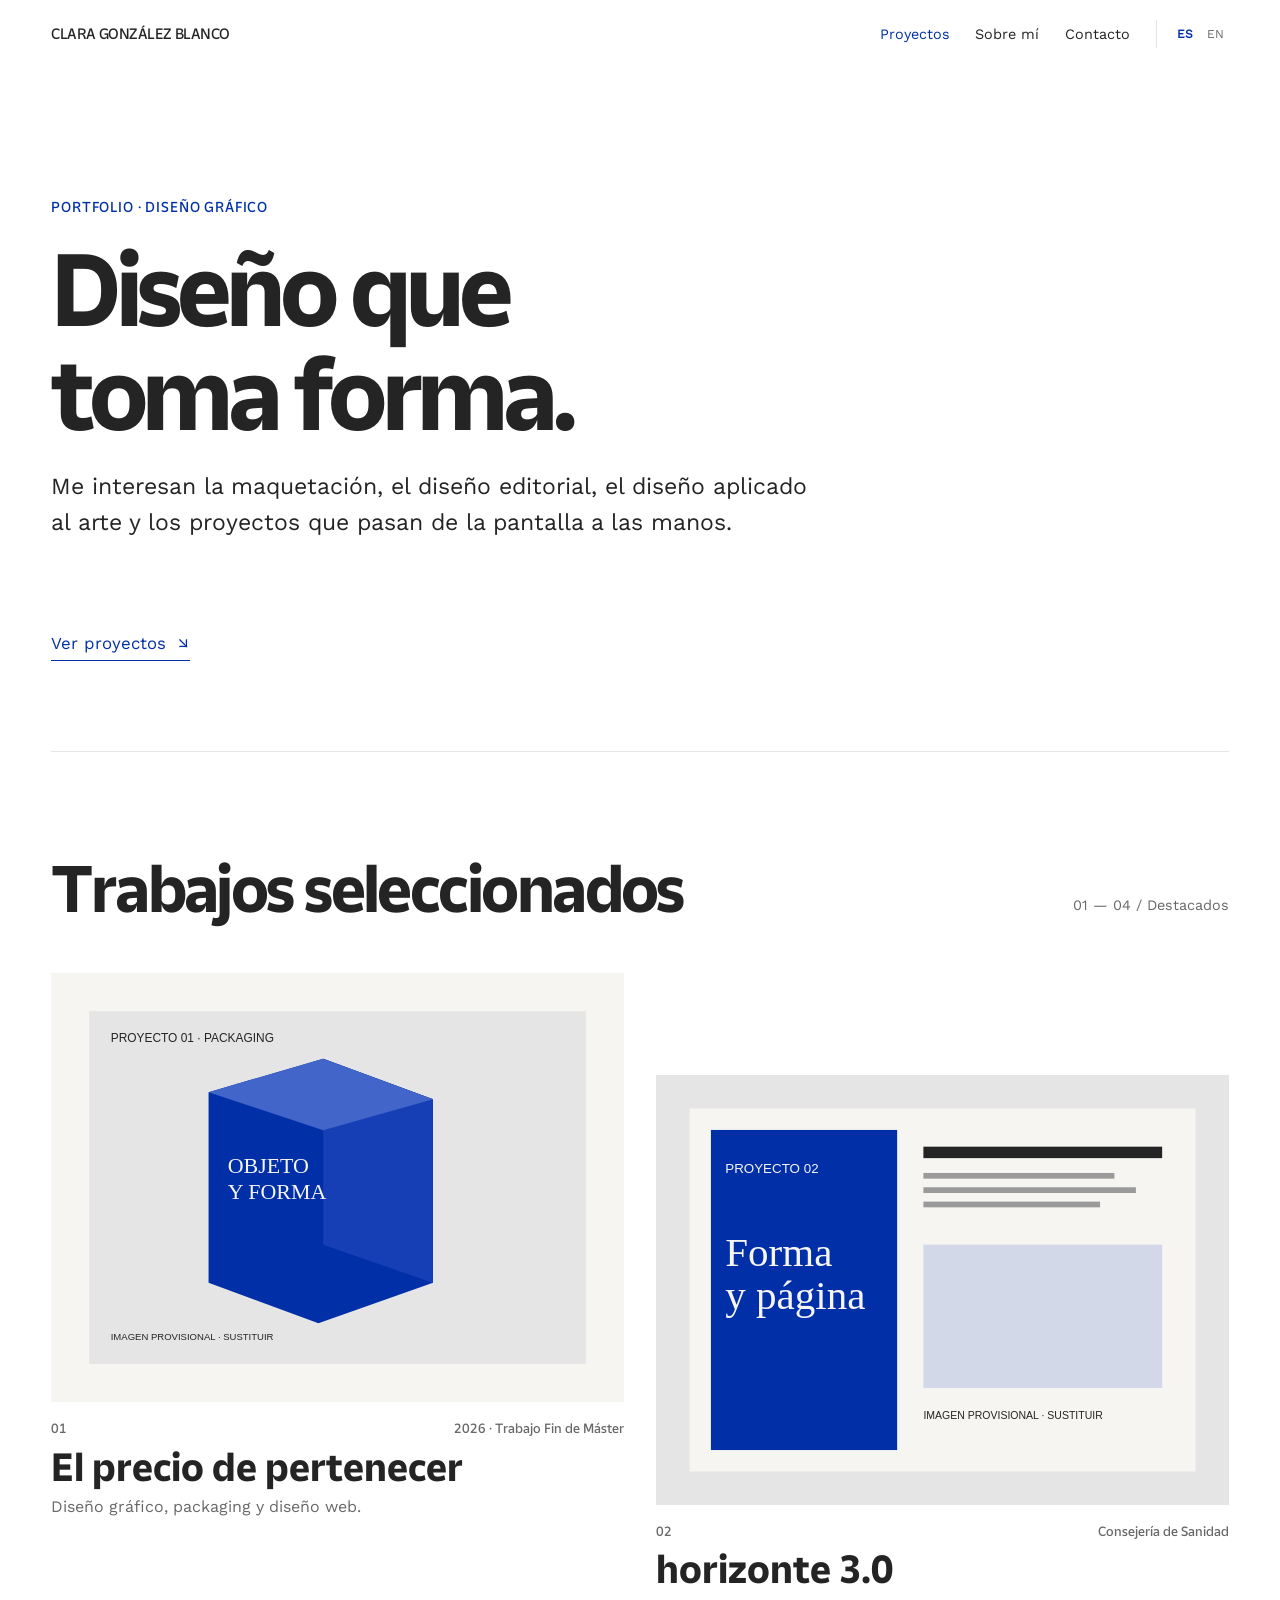
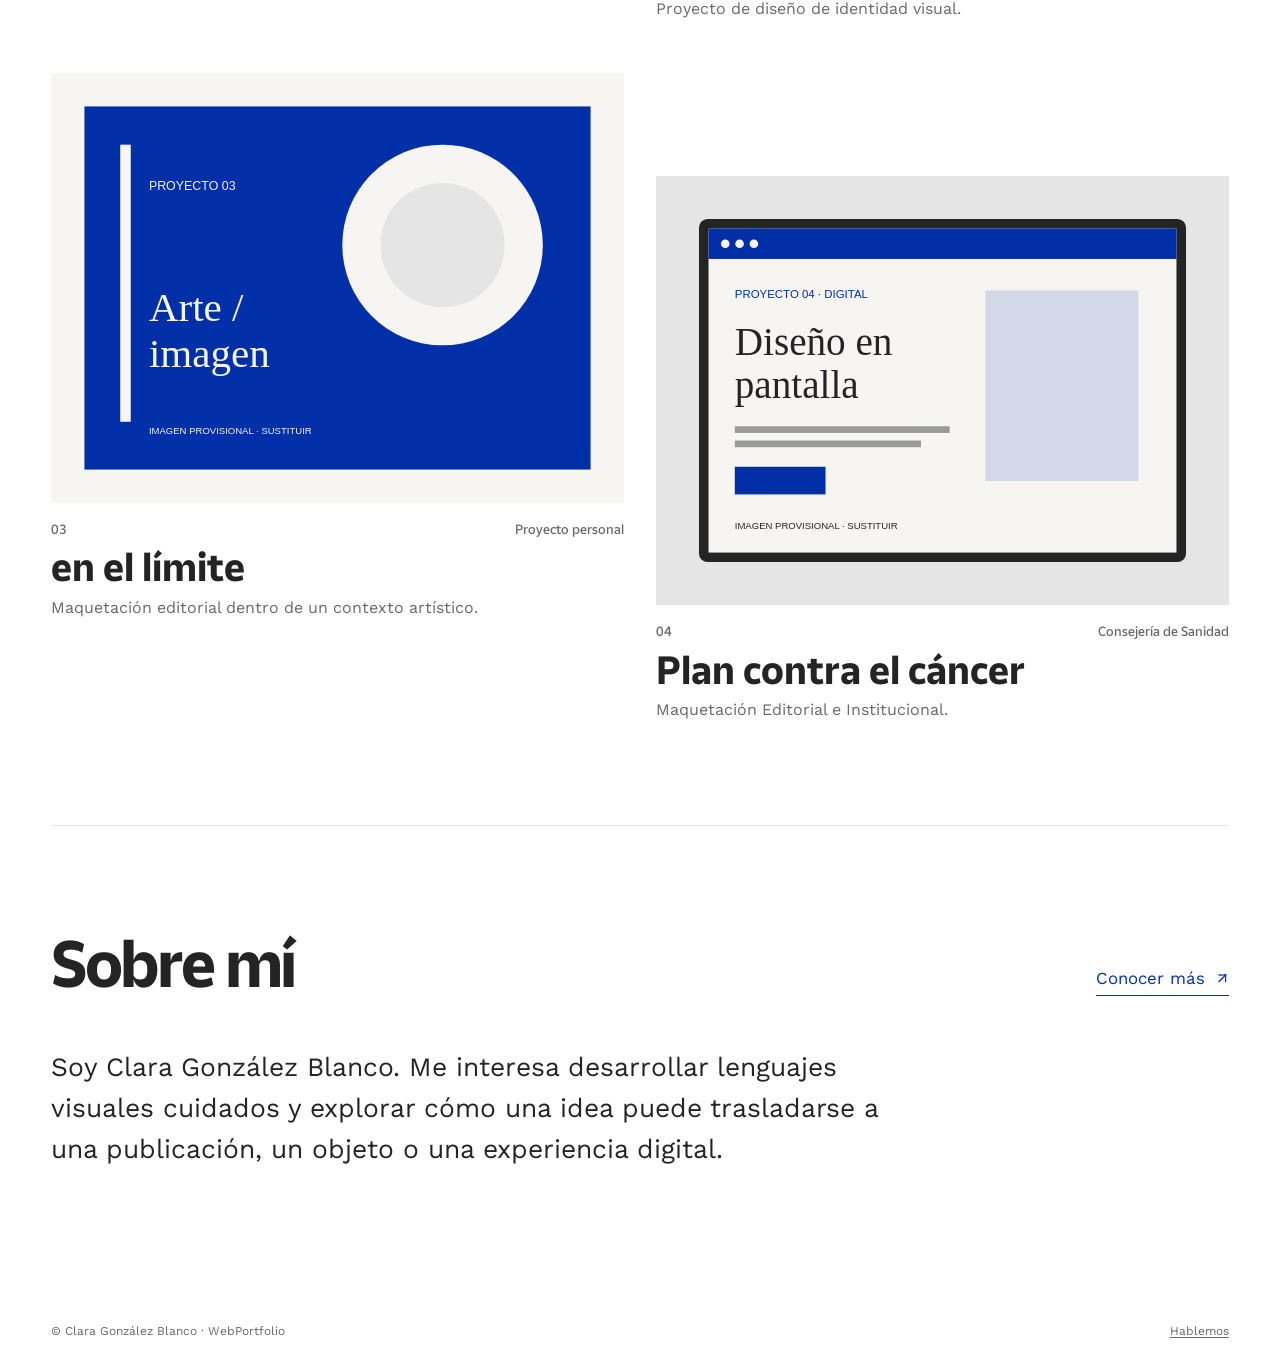
==== index.html @ 283fa199 "Fix project card markup and restore two-column grid" ====
<!DOCTYPE html>
<html lang="es">
  <head>
    <meta charset="utf-8">
    <meta name="viewport" content="width=device-width, initial-scale=1">
    <meta name="description" content="Portfolio de Clara González Blanco: diseño gráfico.">
    <title>
      Clara González Blanco — WebPortfolio
    </title>
    <link rel="stylesheet" href="css/tipos.css">
    <link rel="stylesheet" href="css/style.css">
    <link rel="stylesheet" href="css/responsive.css">
  </head>
  <body>
    <header class="site-header">
      <div class="header-inner">
        <a class="brand" href="index.html">CLARA GONZÁLEZ BLANCO</a>
        <div class="nav-wrap">
          <nav class="site-nav" aria-label="Navegación principal">
            <a href="index.html" aria-current="page"><span data-es>Proyectos</span><span data-en hidden>Work</span></a><a href="sobre-mi.html"><span data-es>Sobre mí</span><span data-en hidden>About</span></a><a href="contacto.html"><span data-es>Contacto</span><span data-en hidden>Contact</span></a>
          </nav>
          <div class="language-switch" aria-label="Idioma">
            <button type="button" data-lang="es" aria-pressed="true">
              ES
            </button>
            <button type="button" data-lang="en" aria-pressed="false">
              EN
            </button>
          </div>
        </div>
      </div>
    </header>
    <main>
      <section class="hero container">
        <p class="eyebrow">
          <span data-es>Portfolio · Diseño gráfico</span><span data-en hidden>Portfolio · Graphic design</span>
        </p>
        <h1>
          <span data-es>Diseño que toma forma.</span><span data-en hidden>Design taking shape.</span>
        </h1>
        <p class="hero-copy">
          <span data-es>Me interesan la maquetación, el diseño editorial, el diseño aplicado al arte y los proyectos que pasan de la pantalla a las manos.</span><span data-en hidden>I’m interested in layout, editorial design, design for art, and projects that move from the screen into our hands.</span>
        </p>
        <div class="hero-bottom">
          <a class="text-link" href="#proyectos"><span data-es>Ver proyectos</span><span data-en hidden>Explore projects</span> ↘</a>
        </div>
      </section>
      <section class="section container" id="proyectos">
        <div class="section-heading">
          <h2>
            <span data-es>Trabajos seleccionados</span><span data-en hidden>Selected work</span>
          </h2>
          <p>
            <span data-es>01 — 04 / Destacados</span><span data-en hidden>01 — 04 / Featured</span>
          </p>
        </div>
        <div class="project-grid">
          <article class="project-card">
            <a href="proyectos/el-precio-de-pertenecer.html">
              <div class="project-image">
                <img src="img/placeholder-packaging.svg" alt="">
              </div>
              <div class="project-meta">
                <span>01</span><span>2026 · Trabajo Fin de Máster</span>
              </div>
              <h3>El precio de pertenecer</h3>
              <p>
                <span data-es>Diseño gráfico, packaging y diseño web.</span><span data-en hidden>Graphic design, packaging and web design.</span>
              </p>
            </a>
          </article>
          <article class="project-card">
            <a href="proyectos/proyecto-editorial.html">
              <div class="project-image">
                <img src="img/placeholder-editorial.svg" alt="">
              </div>
              <div class="project-meta">
                <span>02</span><span>Consejería de Sanidad</span>
              </div>
              <h3>
                <span data-es>horizonte 3.0</span><span data-en hidden>horizonte 3.0</span>
              </h3>
              <p>
                <span data-es>Proyecto de diseño de identidad visual.</span><span data-en hidden>Visual identity design project.</span>
              </p>
            </a>
          </article>
          <article class="project-card">
            <a href="proyectos/identidad-arte.html">
              <div class="project-image">
                <img src="img/placeholder-arte.svg" alt="">
              </div>
              <div class="project-meta">
                <span>03</span><span><span data-es>Proyecto personal</span><span data-en hidden>Personal project</span></span>
              </div>
              <h3>en el límite</h3>
              <p>
                <span data-es>Maquetación editorial dentro de un contexto artístico.</span><span data-en hidden>Editorial design within an artistic context.</span>
              </p>
            </a>
          </article>
          <article class="project-card">
            <a href="proyectos/experiencia-digital.html">
              <div class="project-image">
                <img src="img/placeholder-digital.svg" alt="">
              </div>
              <div class="project-meta">
                <span>04</span><span>Consejería de Sanidad</span>
              </div>
              <h3>
                <span data-es>Plan contra el cáncer</span><span data-en hidden>Cancer Control Plan</span>
              </h3>
              <p>
                <span data-es>Maquetación Editorial e Institucional.</span><span data-en hidden>Institutional and Editorial Design.</span>
              </p>
            </a>
          </article>
        </div>
      </section>
      <section class="section container">
        <div class="section-heading">
          <h2>
            <span data-es>Sobre mí</span><span data-en hidden>About</span>
          </h2>
          <a class="text-link" href="sobre-mi.html"><span data-es>Conocer más</span><span data-en hidden>Read more</span> ↗</a>
        </div>
        <p class="lead">
          <span data-es>Soy Clara González Blanco. Me interesa desarrollar lenguajes visuales cuidados y explorar cómo una idea puede trasladarse a una publicación, un objeto o una experiencia digital.</span><span data-en hidden>I’m Clara González Blanco. I’m interested in considered visual languages and in exploring how an idea can become a publication, an object or a digital experience.</span>
        </p>
      </section>
    </main>
    <footer class="site-footer">
      <p>
        © Clara González Blanco · WebPortfolio
      </p>
      <p>
        <a href="contacto.html"><span data-es>Hablemos</span><span data-en hidden>Get in touch</span></a>
      </p>
    </footer>
    <script>
  (function () {
    const buttons = document.querySelectorAll('[data-lang]');

    function setLanguage(lang) {
      document.documentElement.lang = lang;
      document.querySelectorAll('[data-es]').forEach((element) => {
        element.hidden = lang !== 'es';
      });
      document.querySelectorAll('[data-en]').forEach((element) => {
        element.hidden = lang !== 'en';
      });
      buttons.forEach((button) => {
        button.setAttribute('aria-pressed', String(button.dataset.lang === lang));
      });
    }

    buttons.forEach((button) => {
      button.addEventListener('click', () => setLanguage(button.dataset.lang));
    });
    setLanguage('es');
  })();
</script>
  </body>
</html>
---- css/tipos.css ----
/*listado de tipografías*/

@font-face {
  font-family: "WorkSans-Regular";
  src: url("../fonts/WorkSans-Regular.ttf");
}
@font-face {
  font-family: "WorkSans-VariableFont_wght";
  src: url("../fonts/WorkSans-VariableFont_wght.ttf");
}
@font-face {
  font-family: "CarteroBold";
  src: url("../fonts/CarteroBold.otf");
}
@font-face {
  font-family: "CarteroRegular";
  src: url("../fonts/CarteroRegular.otf");
}
@font-face {
  font-family: "CarteroLight";
  src: url("../fonts/CarteroLight.otf");
}
---- css/style.css ----
:root {
  --paper: #FFFFFF;
  --blue: #002FA7;
  --ink: #242424;
  --line: #E5E5E5;
  --muted: #686868;
  --content: 1320px;
  --gutter: clamp(1.1rem, 4vw, 4.5rem);
  --space: clamp(3rem, 8vw, 8rem);
}
* {
  box-sizing: border-box;
}
html {
  scroll-behavior: smooth;
}
body {
  width: 100%;
  max-width: none;
  margin: 0;
  background: var(--paper);
  color: var(--ink);
  font-family: "WorkSans-Regular", "Work Sans", Arial, sans-serif;
  font-size: 16px;
  line-height: 1.55;
  -webkit-font-smoothing: antialiased;
}
img, svg, video {
  display: block;
  max-width: 100%;
}
img {
  height: auto;
}
a {
  color: inherit;
  text-decoration-thickness: 1px;
  text-underline-offset: .2em;
}
a:hover {
  color: var(--blue);
}
a:focus-visible, button:focus-visible, input:focus-visible, textarea:focus-visible {
  outline: 3px solid var(--blue);
  outline-offset: 4px;
}
h1, h2, h3, h4, p {
  margin-top: 0;
}
h1, h2, h3 {
  font-family: "CarteroBold", "Work Sans", sans-serif;
  font-weight: 400;
  line-height: 1.05;
}
h1 {
  font-size: clamp(3rem, 7.8vw, 7.8rem);
  letter-spacing: -.055em;
}
h2 {
  font-size: clamp(2.2rem, 5vw, 5rem);
  letter-spacing: -.04em;
}
h3 {
  font-size: clamp(1.35rem, 2vw, 2rem);
}
p {
  max-width: 68ch;
}
.container {
  width: min(100% - 2 * var(--gutter), var(--content));
  margin-inline: auto;
}
.site-header {
  position: relative;
  z-index: 10;
  padding: 1.25rem var(--gutter);
  border-bottom: 0;
}
.header-inner {
  width: min(100%, var(--content));
  margin-inline: auto;
  display: flex;
  align-items: center;
  justify-content: space-between;
  gap: 1.5rem;
}
.brand {
  font-family: "CarteroRegular", monospace;
  font-size: .92rem;
  text-decoration: none;
  letter-spacing: -.03em;
}
.nav-wrap {
  display: flex;
  align-items: center;
  gap: clamp(.8rem, 2vw, 2rem);
}
.site-nav {
  display: flex;
  flex-wrap: wrap;
  align-items: center;
  gap: clamp(.75rem, 2vw, 1.8rem);
}
.site-nav a, .language-switch button {
  font-size: .9rem;
  text-decoration: none;
}
.site-nav a[aria-current="page"] {
  color: var(--blue);
}
.language-switch {
  display: flex;
  gap: .25rem;
  border-left: 1px solid var(--line);
  padding-left: 1rem;
}
.language-switch button {
  border: 0;
  background: transparent;
  padding: .3rem;
  color: var(--muted);
  cursor: pointer;
  font: inherit;
  font-size: .75rem;
}
.language-switch button[aria-pressed="true"] {
  color: var(--blue);
  font-weight: 700;
}
main {
  min-height: 65vh;
}
.hero {
  padding-block: clamp(4rem, 10vw, 10rem) clamp(3rem, 7vw, 7rem);
}
.eyebrow {
  margin-bottom: 1.1rem;
  color: var(--blue);
  font-family: "CarteroRegular", monospace;
  font-size: .88rem;
  letter-spacing: .06em;
  text-transform: uppercase;
}
.hero h1 {
  max-width: 12ch;
  margin-bottom: 1.5rem;
}
.hero-copy {
  max-width: 48rem;
  font-size: clamp(1.05rem, 1.8vw, 1.5rem);
}
.hero-bottom {
  display: flex;
  align-items: end;
  justify-content: space-between;
  gap: 2rem;
  margin-top: clamp(3rem, 7vw, 7rem);
}
.hero-note {
  max-width: 20rem;
  font-size: .85rem;
  color: var(--muted);
}
.text-link {
  display: inline-flex;
  align-items: center;
  gap: .65rem;
  color: var(--blue);
  font-size: 1.05rem;
  text-decoration: none;
  border-bottom: 1px solid currentColor;
  padding-bottom: .25rem;
}
.section {
  padding-block: var(--space);
  border-top: 1px solid var(--line);
}
.section-heading {
  display: flex;
  justify-content: space-between;
  align-items: end;
  gap: 2rem;
  margin-bottom: clamp(2rem, 4vw, 4rem);
}
.section-heading h2 {
  margin-bottom: 0;
}
.section-heading p {
  margin-bottom: .3rem;
  color: var(--muted);
  font-size: .9rem;
}
.project-grid {
  display: grid;
  grid-template-columns: repeat(2, minmax(0, 1fr));
  gap: clamp(2rem, 4vw, 4rem) clamp(1rem, 2.5vw, 2.5rem);
}
.project-card {
  min-width: 0;
}
.project-card:nth-child(even) {
  margin-top: clamp(2rem, 8vw, 7rem);
}
.project-image {
  aspect-ratio: 4 / 3;
  overflow: hidden;
  background: var(--line);
}
.project-image img {
  width: 100%;
  height: 100%;
  object-fit: cover;
  transition: transform .45s ease;
}
.project-card a:hover .project-image img {
  transform: scale(1.025);
}
.project-card a {
  text-decoration: none;
}
.project-meta {
  display: flex;
  justify-content: space-between;
  gap: 1rem;
  margin-top: 1rem;
  color: var(--muted);
  font-family: "CarteroRegular", monospace;
  font-size: .82rem;
}
.project-card h3 {
  margin: .5rem 0;
  font-size: clamp(1.5rem, 3vw, 2.8rem);
}
.project-card p {
  margin-bottom: 0;
  color: var(--muted);
  font-size: 1rem;
}
.provisional-note {
  display: inline-block;
  margin-top: .8rem;
  color: var(--muted);
  font-size: .72rem;
}
.page-intro {
  padding-block: clamp(4rem, 9vw, 9rem) clamp(3rem, 6vw, 6rem);
}
.page-intro h1 {
  max-width: 13ch;
}
.lead {
  max-width: 52rem;
  font-size: clamp(1.1rem, 2.2vw, 1.65rem);
}
.two-column {
  display: grid;
  grid-template-columns: minmax(0, 1fr) minmax(0, 1.1fr);
  gap: clamp(2rem, 7vw, 7rem);
  align-items: start;
}
.editorial-image {
  width: 100%;
  background: var(--line);
}
.content-block {
  padding-block: 1.5rem;
  border-top: 1px solid var(--line);
}
.content-block h3 {
  margin-bottom: .8rem;
}
.detail-list {
  list-style: none;
  padding: 0;
  margin: 0;
}
.detail-list li {
  padding: .8rem 0;
  border-bottom: 1px solid var(--line);
}
.case-hero {
  padding-block: clamp(3rem, 8vw, 8rem) 3rem;
}
.case-hero h1 {
  max-width: 14ch;
}
.case-cover {
  width: 100%;
  max-height: 78vh;
  object-fit: cover;
  background: var(--line);
}
.case-details {
  display: grid;
  grid-template-columns: repeat(3, 1fr);
  gap: 1.5rem;
  padding-block: 2rem;
  border-bottom: 1px solid var(--line);
}
.case-details dt {
  color: var(--muted);
  font-size: .75rem;
  margin-bottom: .35rem;
}
.case-details dd {
  margin: 0;
}
.case-copy {
  max-width: 760px;
  padding-block: var(--space);
}
.case-gallery {
  display: grid;
  grid-template-columns: repeat(2, minmax(0, 1fr));
  gap: 1rem;
}
.case-gallery img {
  width: 100%;
  background: var(--line);
}
.cv-grid {
  display: grid;
  grid-template-columns: 1fr 2fr;
  gap: clamp(2rem, 7vw, 7rem);
}
.cv-sidebar {
  padding-top: .5rem;
}
.cv-section {
  padding-block: 1.5rem;
  border-top: 1px solid var(--line);
}
.cv-entry {
  display: grid;
  grid-template-columns: minmax(8rem, .7fr) 2fr;
  gap: 1.5rem;
  padding-block: 1.2rem;
  border-bottom: 1px solid var(--line);
}
.cv-entry p {
  margin-bottom: .4rem;
}
.cv-date {
  color: var(--muted);
  font-family: "CarteroRegular", monospace;
  font-size: .75rem;
}
.button {
  display: inline-flex;
  align-items: center;
  justify-content: center;
  min-height: 46px;
  padding: .75rem 1.2rem;
  background: var(--blue);
  color: white;
  border: 1px solid var(--blue);
  text-decoration: none;
  font-size: .85rem;
  cursor: pointer;
}
.button:hover {
  background: transparent;
  color: var(--blue);
}
.contact-layout {
  display: grid;
  grid-template-columns: 1fr 1fr;
  gap: clamp(2rem, 7vw, 7rem);
}
.contact-links {
  display: grid;
  gap: .8rem;
  margin-top: 2rem;
}
.contact-links a {
  width: fit-content;
  color: var(--blue);
}
.contact-form {
  display: grid;
  gap: 1.1rem;
}
.form-field {
  display: grid;
  gap: .4rem;
}
.form-field label {
  font-size: .8rem;
}
.form-field input, .form-field textarea {
  width: 100%;
  padding: .85rem 1rem;
  border: 1px solid #bcbab4;
  border-radius: 0;
  background: transparent;
  color: var(--ink);
  font: inherit;
}
.form-field textarea {
  min-height: 9rem;
  resize: vertical;
}
.form-status {
  font-size: .85rem;
  color: var(--blue);
}
.site-footer {
  display: flex;
  justify-content: space-between;
  gap: 1rem;
  padding: 1.5rem var(--gutter);
  border-top: 0;
  color: var(--muted);
  font-size: .75rem;
}
.site-footer p {
  margin: 0;
}
@media (hover: none) {
  .project-card a:hover .project-image img {
    transform: none;
  }
}
---- css/responsive.css ----
/* Responsive layout: móvil, tableta y escritorio */
@media (max-width: 900px) {
  :root {
    --gutter: clamp(1.1rem, 4vw, 2.25rem);
    --space: clamp(3.5rem, 10vw, 6rem);
  }
  .header-inner {
    align-items: flex-start;
  }
  .nav-wrap {
    gap: 1rem;
  }
  .site-nav {
    gap: .8rem 1rem;
  }
  .two-column, .cv-grid {
    grid-template-columns: 1fr 1.15fr;
    gap: 2rem;
  }
  .project-grid {
    gap: 2.5rem 1.25rem;
  }
  .case-details {
    gap: 1rem;
  }
}
@media (max-width: 680px) {
  :root {
    --gutter: 1.1rem;
    --space: 4rem;
  }
  html {
    scroll-behavior: auto;
  }
  .site-header {
    padding-block: 1rem;
  }
  .header-inner {
    flex-direction: column;
    gap: .9rem;
  }
  .nav-wrap {
    width: 100%;
    justify-content: space-between;
    align-items: center;
    gap: .75rem;
  }
  .site-nav {
    gap: .65rem 1rem;
  }
  .site-nav a {
    font-size: .84rem;
  }
  .language-switch {
    padding-left: .65rem;
  }
  .hero {
    padding-block: 4.5rem 3rem;
  }
  .hero h1 {
    font-size: clamp(3.25rem, 16vw, 5.6rem);
  }
  .hero-bottom, .section-heading {
    align-items: flex-start;
    flex-direction: column;
    gap: 1rem;
  }
  .hero-bottom {
    margin-top: 3rem;
  }
  .project-grid {
    grid-template-columns: 1fr;
    gap: 2.5rem;
  }
  .project-card:nth-child(even) {
    margin-top: 0;
  }
  .project-card h3 {
    font-size: 2rem;
  }
  .project-meta {
    font-size: .76rem;
  }
  .two-column, .cv-grid, .contact-layout {
    grid-template-columns: 1fr;
    gap: 2rem;
  }
  .case-details {
    grid-template-columns: 1fr;
    gap: 1rem;
  }
  .case-gallery {
    grid-template-columns: 1fr;
  }
  .cv-entry {
    grid-template-columns: 1fr;
    gap: .45rem;
  }
  .page-intro {
    padding-block: 4rem 3rem;
  }
  .page-intro h1 {
    font-size: clamp(3rem, 14vw, 5rem);
  }
  .site-footer {
    flex-direction: column;
  }
}
@media (max-width: 380px) {
  .site-nav {
    gap: .55rem;
  }
  .site-nav a {
    font-size: .76rem;
  }
  .brand {
    font-size: .82rem;
  }
  .language-switch {
    padding-left: .4rem;
  }
  .language-switch button {
    font-size: .68rem;
  }
}
@media (prefers-reduced-motion: reduce) {
  *, *::before, *::after {
    scroll-behavior: auto !important;
    animation-duration: .01ms !important;
    animation-iteration-count: 1 !important;
    transition-duration: .01ms !important;
  }
}
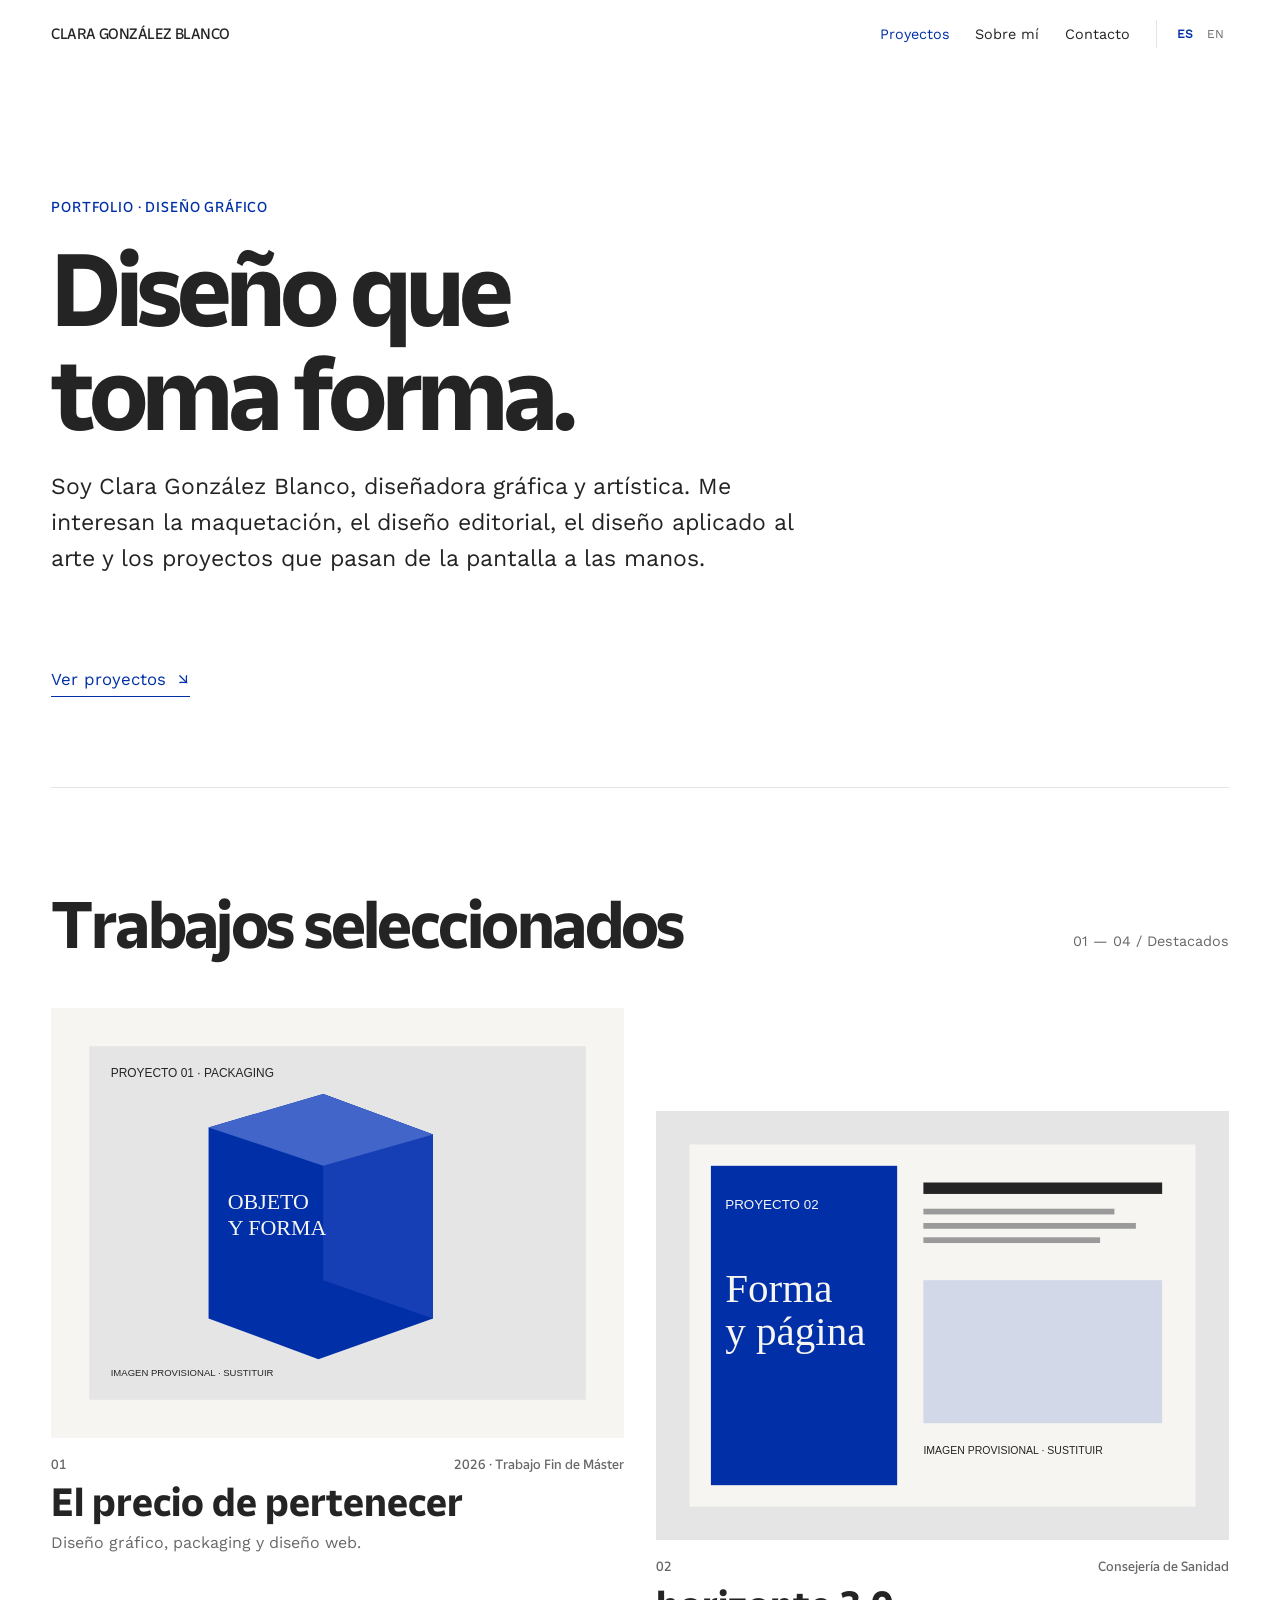
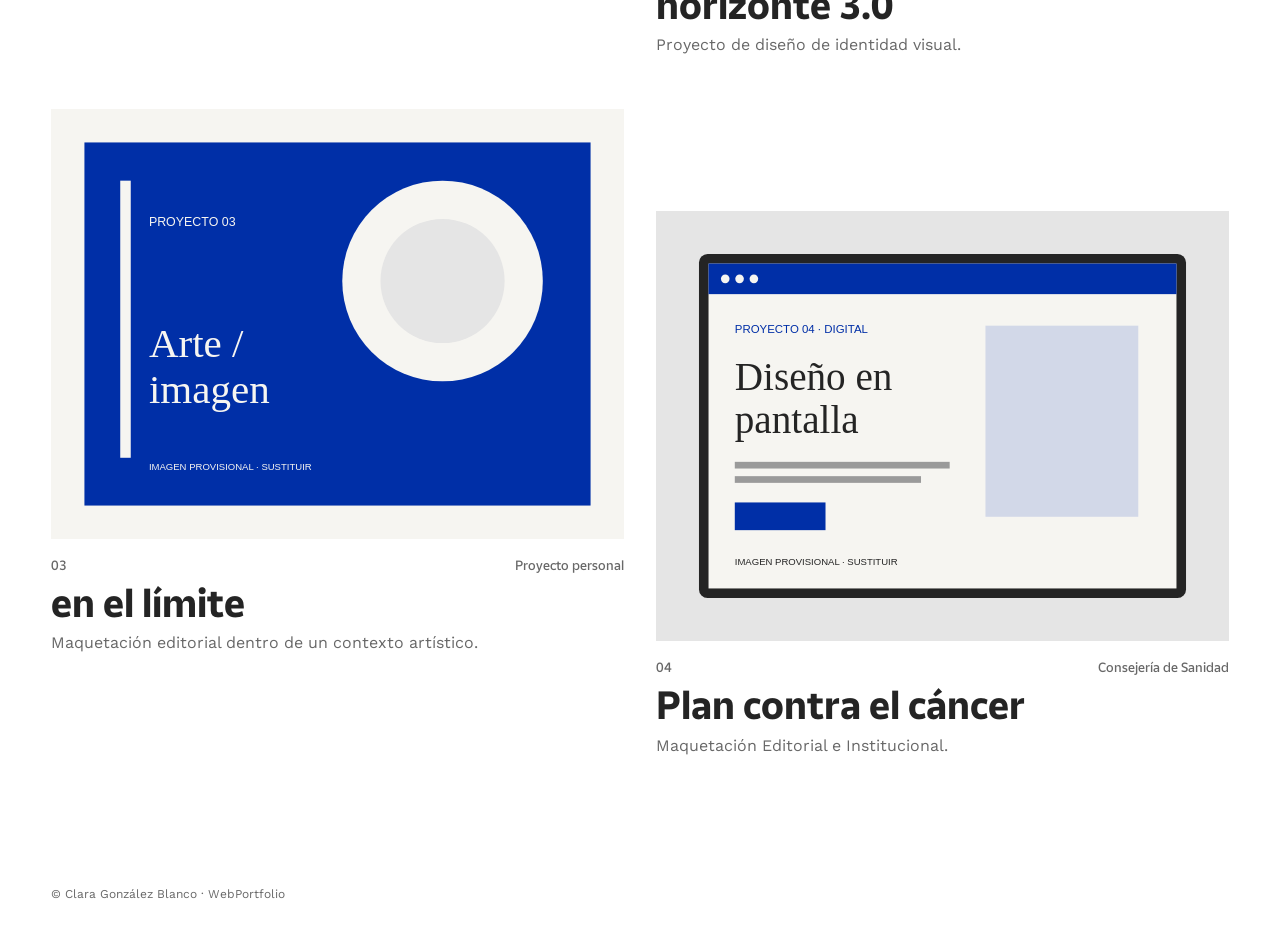
==== commit d9145fd5: "Update index.html" ====
--- a/index.html
+++ b/index.html
@@ -39,7 +39,7 @@
           <span data-es>Diseño que toma forma.</span><span data-en hidden>Design taking shape.</span>
         </h1>
         <p class="hero-copy">
-          <span data-es>Me interesan la maquetación, el diseño editorial, el diseño aplicado al arte y los proyectos que pasan de la pantalla a las manos.</span><span data-en hidden>I’m interested in layout, editorial design, design for art, and projects that move from the screen into our hands.</span>
+          <span data-es>Soy Clara González Blanco, diseñadora gráfica y artística. Me interesan la maquetación, el diseño editorial, el diseño aplicado al arte y los proyectos que pasan de la pantalla a las manos.</span><span data-en hidden>I’m Clara González Blanco, graphic designer and artist. I’m interested in layout, editorial design, design for art, and projects that move from the screen into our hands.</span>
         </p>
         <div class="hero-bottom">
           <a class="text-link" href="#proyectos"><span data-es>Ver proyectos</span><span data-en hidden>Explore projects</span> ↘</a>
@@ -117,24 +117,10 @@
           </article>
         </div>
       </section>
-      <section class="section container">
-        <div class="section-heading">
-          <h2>
-            <span data-es>Sobre mí</span><span data-en hidden>About</span>
-          </h2>
-          <a class="text-link" href="sobre-mi.html"><span data-es>Conocer más</span><span data-en hidden>Read more</span> ↗</a>
-        </div>
-        <p class="lead">
-          <span data-es>Soy Clara González Blanco. Me interesa desarrollar lenguajes visuales cuidados y explorar cómo una idea puede trasladarse a una publicación, un objeto o una experiencia digital.</span><span data-en hidden>I’m Clara González Blanco. I’m interested in considered visual languages and in exploring how an idea can become a publication, an object or a digital experience.</span>
-        </p>
-      </section>
     </main>
     <footer class="site-footer">
       <p>
         © Clara González Blanco · WebPortfolio
-      </p>
-      <p>
-        <a href="contacto.html"><span data-es>Hablemos</span><span data-en hidden>Get in touch</span></a>
       </p>
     </footer>
     <script>
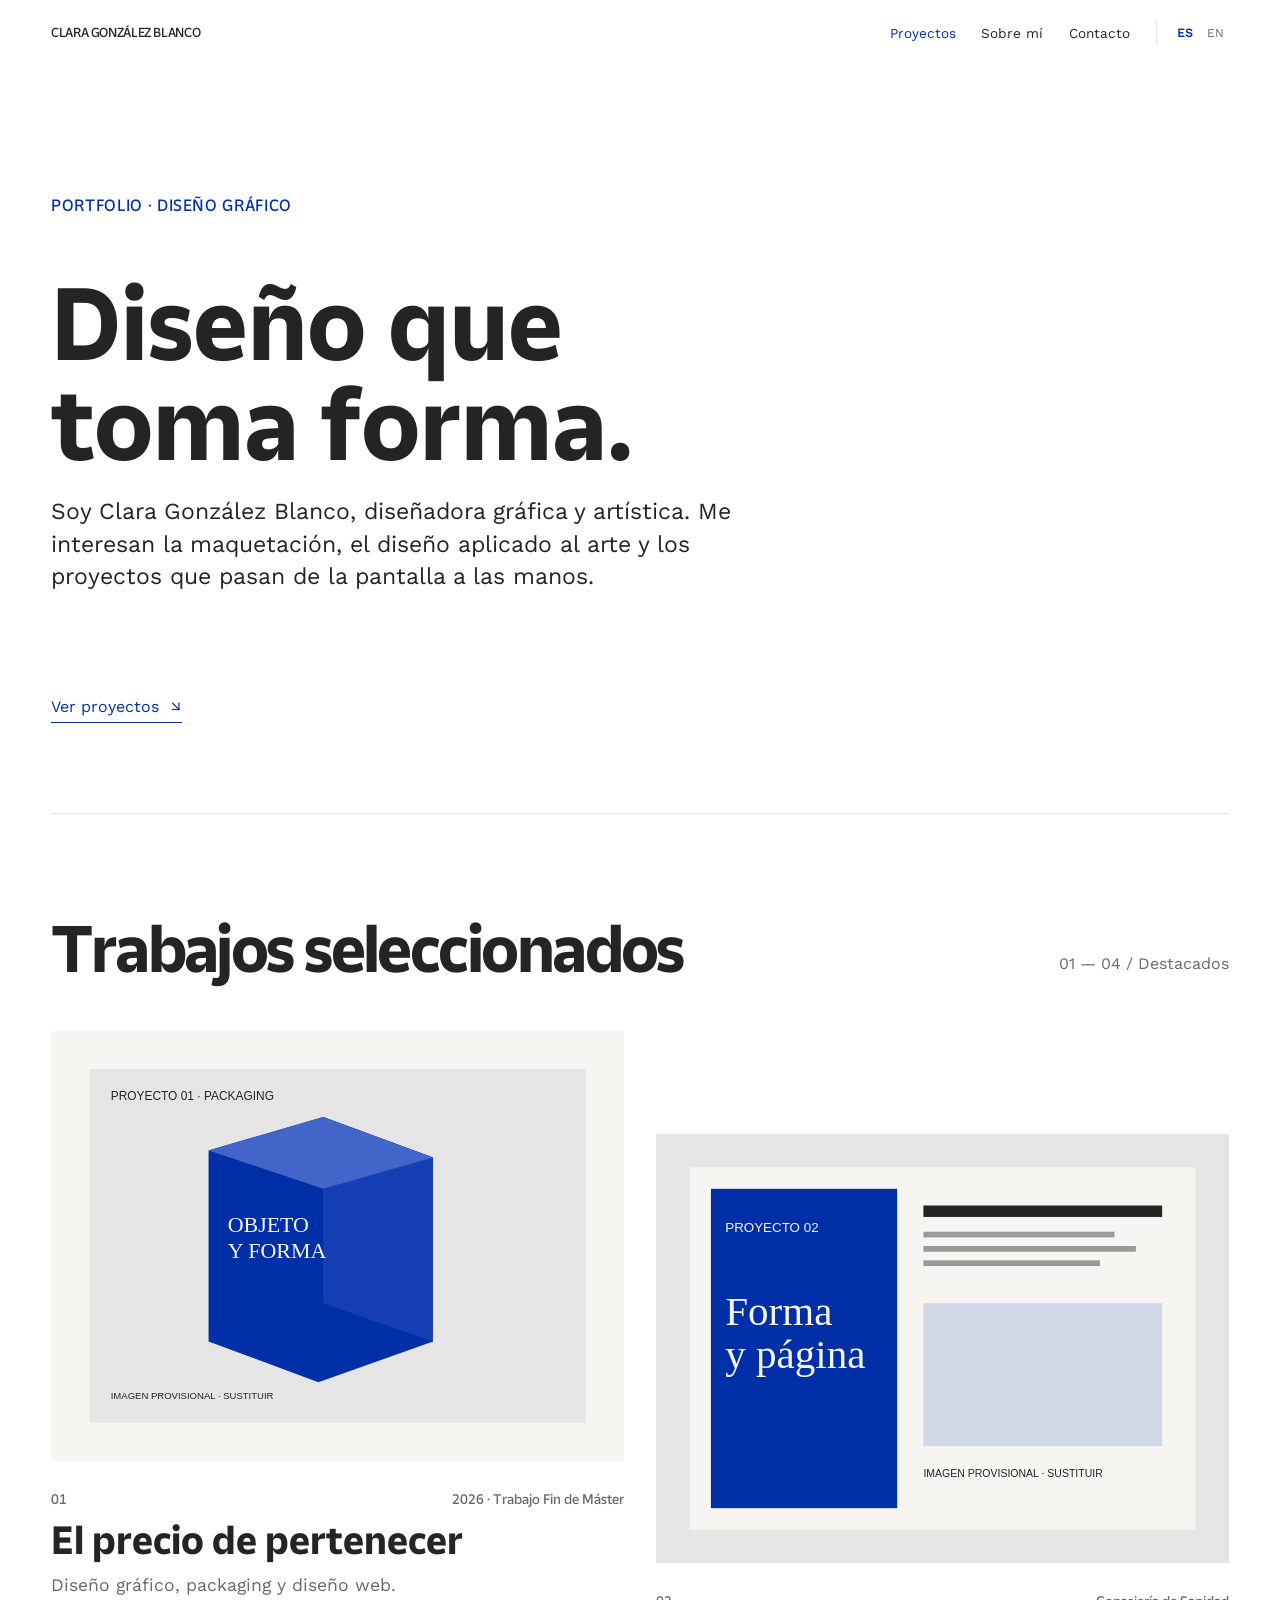
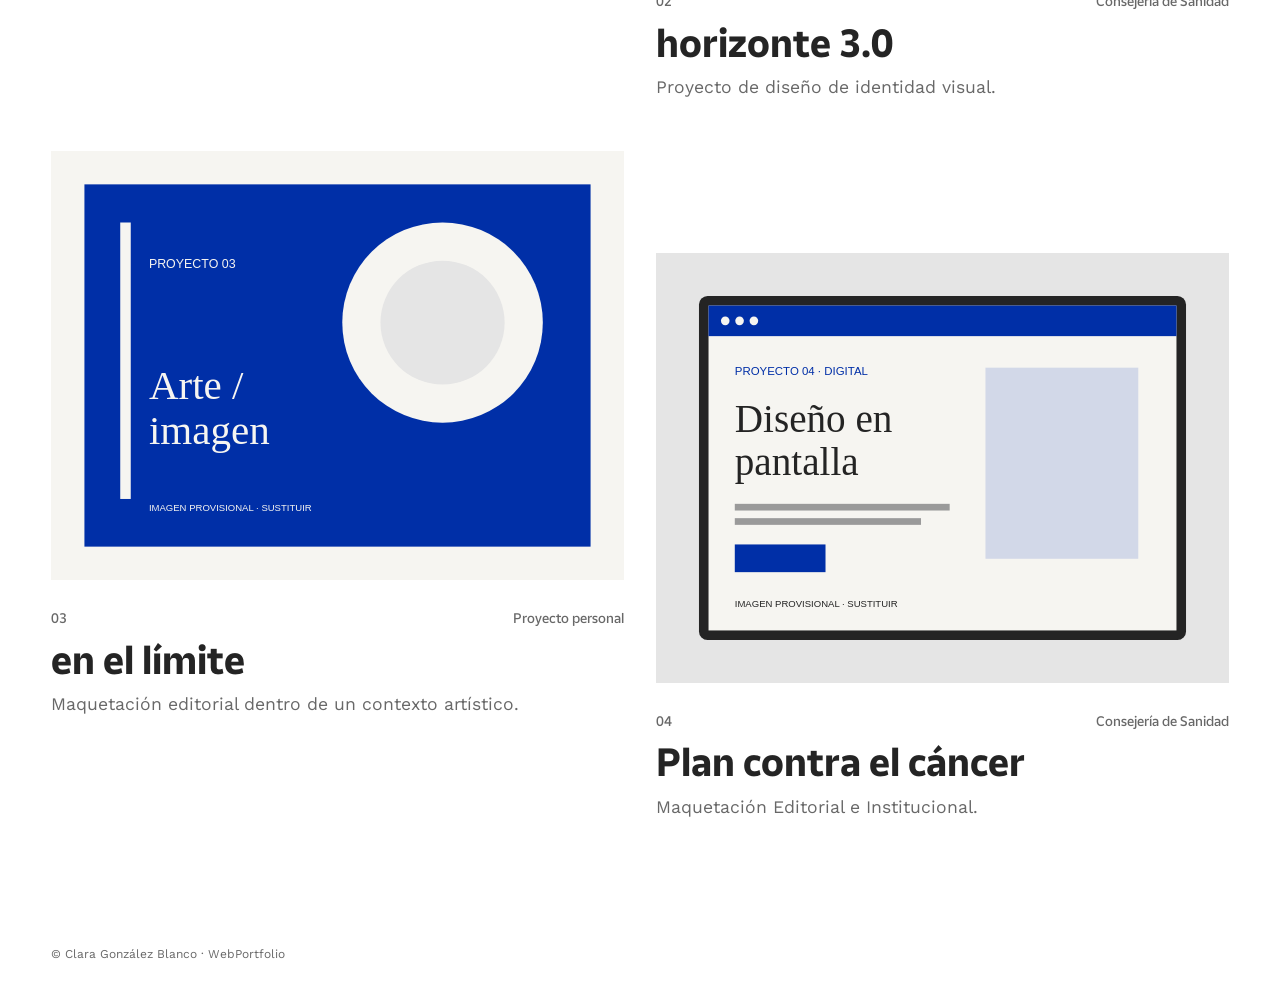
==== commit b2ef8390: "Update index.html" ====
--- a/index.html
+++ b/index.html
@@ -39,7 +39,7 @@
           <span data-es>Diseño que toma forma.</span><span data-en hidden>Design taking shape.</span>
         </h1>
         <p class="hero-copy">
-          <span data-es>Soy Clara González Blanco, diseñadora gráfica y artística. Me interesan la maquetación, el diseño editorial, el diseño aplicado al arte y los proyectos que pasan de la pantalla a las manos.</span><span data-en hidden>I’m Clara González Blanco, graphic designer and artist. I’m interested in layout, editorial design, design for art, and projects that move from the screen into our hands.</span>
+          <span data-es>Soy Clara González Blanco, diseñadora gráfica y artística. Me interesan la maquetación, el diseño aplicado al arte y los proyectos que pasan de la pantalla a las manos.</span><span data-en hidden>I’m Clara González Blanco, graphic designer and artist. I’m interested in editorial design, design for art and projects that move from the screen into our hands.</span>
         </p>
         <div class="hero-bottom">
           <a class="text-link" href="#proyectos"><span data-es>Ver proyectos</span><span data-en hidden>Explore projects</span> ↘</a>
--- a/css/style.css
+++ b/css/style.css
@@ -22,7 +22,7 @@
   color: var(--ink);
   font-family: "WorkSans-Regular", "Work Sans", Arial, sans-serif;
   font-size: 16px;
-  line-height: 1.55;
+  line-height: 1.4;
   -webkit-font-smoothing: antialiased;
 }
 img, svg, video {
@@ -50,11 +50,11 @@
 h1, h2, h3 {
   font-family: "CarteroBold", "Work Sans", sans-serif;
   font-weight: 400;
-  line-height: 1.05;
+  line-height: 1;
 }
 h1 {
-  font-size: clamp(3rem, 7.8vw, 7.8rem);
-  letter-spacing: -.055em;
+  font-size: clamp(3rem, 7.8vw, 7.4rem);
+  letter-spacing: 0em;
 }
 h2 {
   font-size: clamp(2.2rem, 5vw, 5rem);
@@ -86,7 +86,7 @@
 }
 .brand {
   font-family: "CarteroRegular", monospace;
-  font-size: .92rem;
+  font-size: .80rem;
   text-decoration: none;
   letter-spacing: -.03em;
 }
@@ -102,7 +102,7 @@
   gap: clamp(.75rem, 2vw, 1.8rem);
 }
 .site-nav a, .language-switch button {
-  font-size: .9rem;
+  font-size: .85rem;
   text-decoration: none;
 }
 .site-nav a[aria-current="page"] {
@@ -134,11 +134,11 @@
   padding-block: clamp(4rem, 10vw, 10rem) clamp(3rem, 7vw, 7rem);
 }
 .eyebrow {
-  margin-bottom: 1.1rem;
+  margin-bottom: 3.5rem;
   color: var(--blue);
   font-family: "CarteroRegular", monospace;
-  font-size: .88rem;
-  letter-spacing: .06em;
+  font-size: 1rem;
+  letter-spacing: .04em;
   text-transform: uppercase;
 }
 .hero h1 {
@@ -146,7 +146,7 @@
   margin-bottom: 1.5rem;
 }
 .hero-copy {
-  max-width: 48rem;
+  max-width: 43rem;
   font-size: clamp(1.05rem, 1.8vw, 1.5rem);
 }
 .hero-bottom {
@@ -154,7 +154,7 @@
   align-items: end;
   justify-content: space-between;
   gap: 2rem;
-  margin-top: clamp(3rem, 7vw, 7rem);
+  margin-top: clamp(3rem, 8vw, 9rem);
 }
 .hero-note {
   max-width: 20rem;
@@ -166,7 +166,7 @@
   align-items: center;
   gap: .65rem;
   color: var(--blue);
-  font-size: 1.05rem;
+  font-size: 1rem;
   text-decoration: none;
   border-bottom: 1px solid currentColor;
   padding-bottom: .25rem;
@@ -188,7 +188,7 @@
 .section-heading p {
   margin-bottom: .3rem;
   color: var(--muted);
-  font-size: .9rem;
+  font-size: 1rem;
 }
 .project-grid {
   display: grid;
@@ -222,19 +222,19 @@
   display: flex;
   justify-content: space-between;
   gap: 1rem;
-  margin-top: 1rem;
+  margin-top: 1.8rem;
   color: var(--muted);
   font-family: "CarteroRegular", monospace;
-  font-size: .82rem;
+  font-size: .85rem;
 }
 .project-card h3 {
-  margin: .5rem 0;
+  margin: .8rem 0;
   font-size: clamp(1.5rem, 3vw, 2.8rem);
 }
 .project-card p {
   margin-bottom: 0;
   color: var(--muted);
-  font-size: 1rem;
+  font-size: 1.1rem;
 }
 .provisional-note {
   display: inline-block;
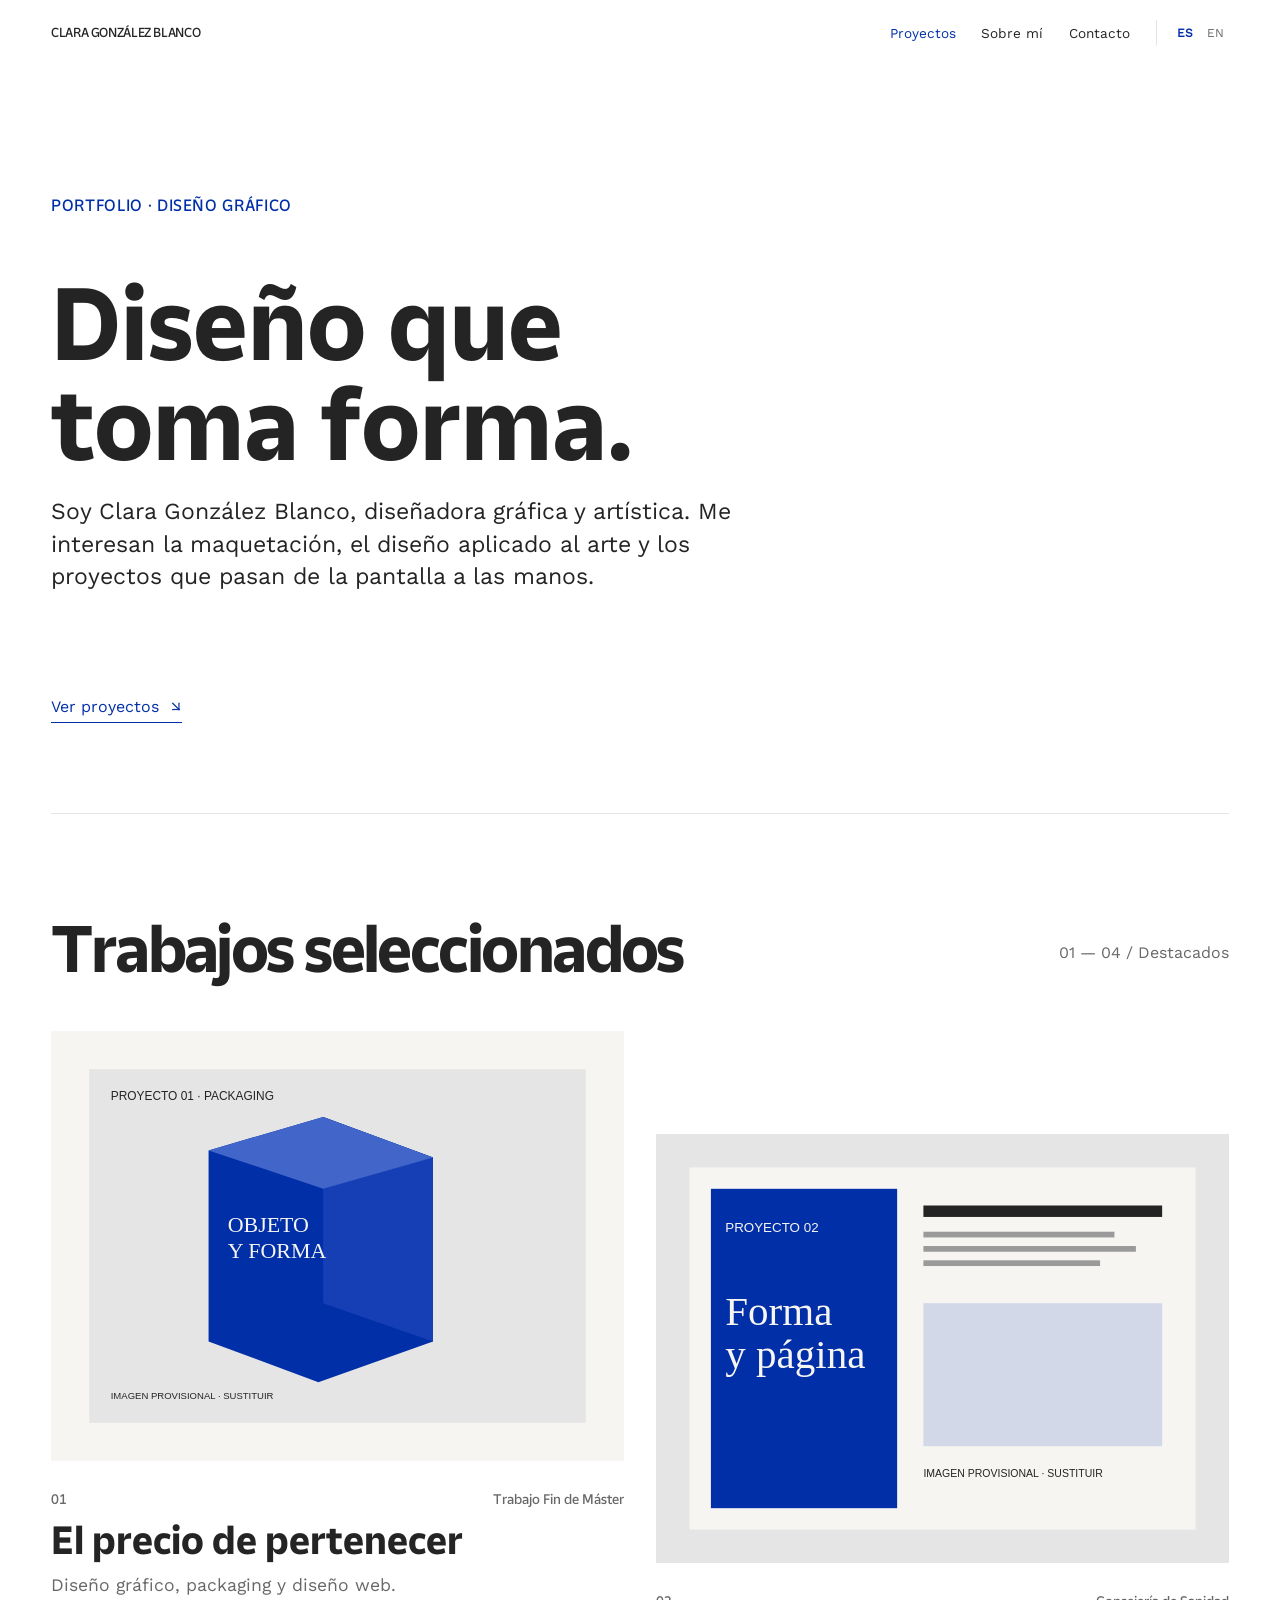
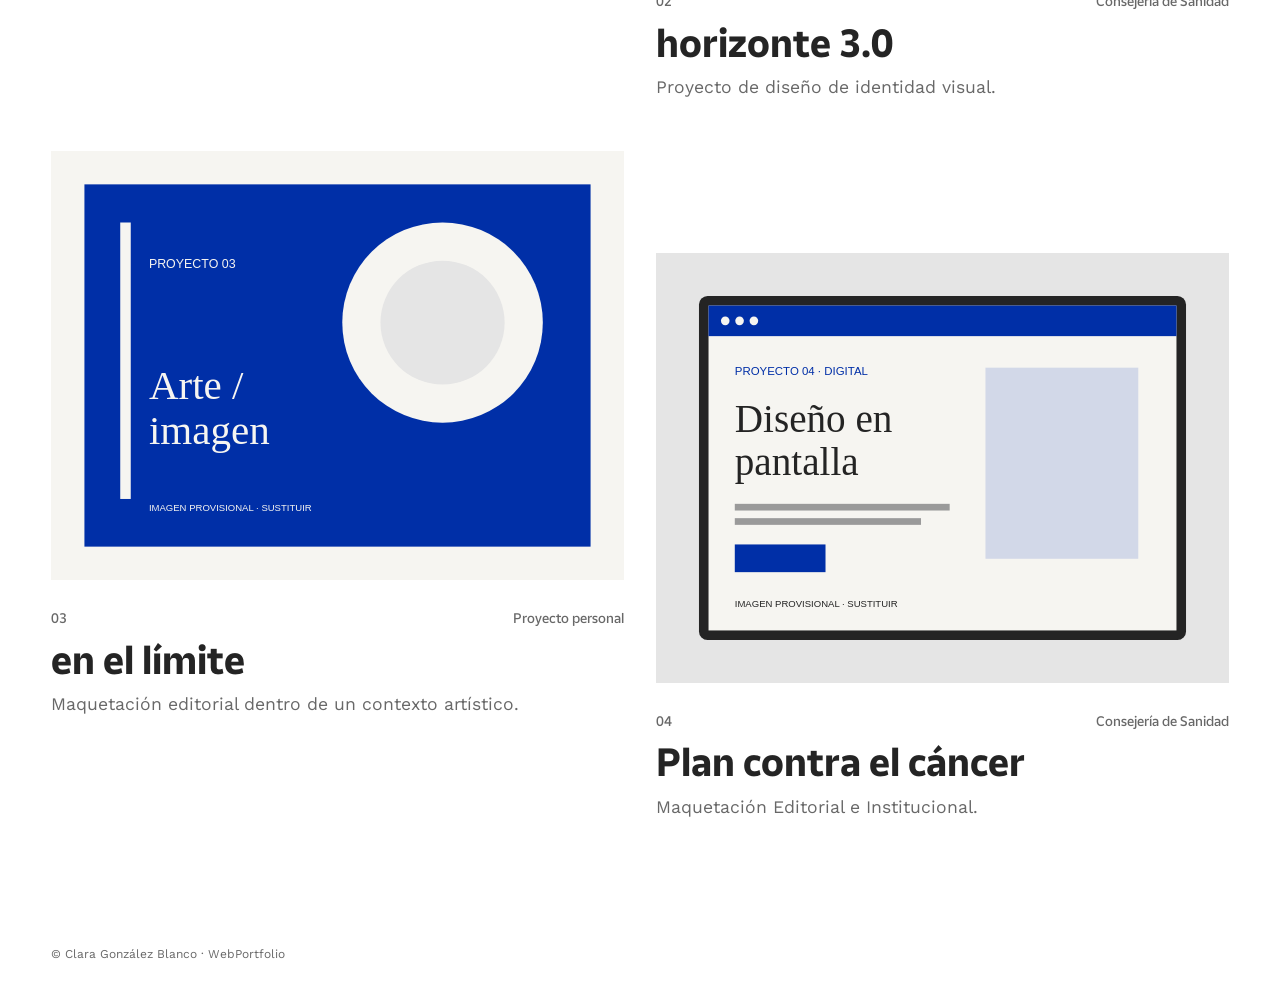
==== commit 80859b0f: "Update index.html" ====
--- a/index.html
+++ b/index.html
@@ -61,7 +61,7 @@
                 <img src="img/placeholder-packaging.svg" alt="">
               </div>
               <div class="project-meta">
-                <span>01</span><span>2026 · Trabajo Fin de Máster</span>
+                <span>01</span><span>Trabajo Fin de Máster</span>
               </div>
               <h3>El precio de pertenecer</h3>
               <p>
--- a/css/style.css
+++ b/css/style.css
@@ -142,7 +142,7 @@
   text-transform: uppercase;
 }
 .hero h1 {
-  max-width: 12ch;
+  max-width: 11ch;
   margin-bottom: 1.5rem;
 }
 .hero-copy {
@@ -186,7 +186,6 @@
   margin-bottom: 0;
 }
 .section-heading p {
-  margin-bottom: .3rem;
   color: var(--muted);
   font-size: 1rem;
 }
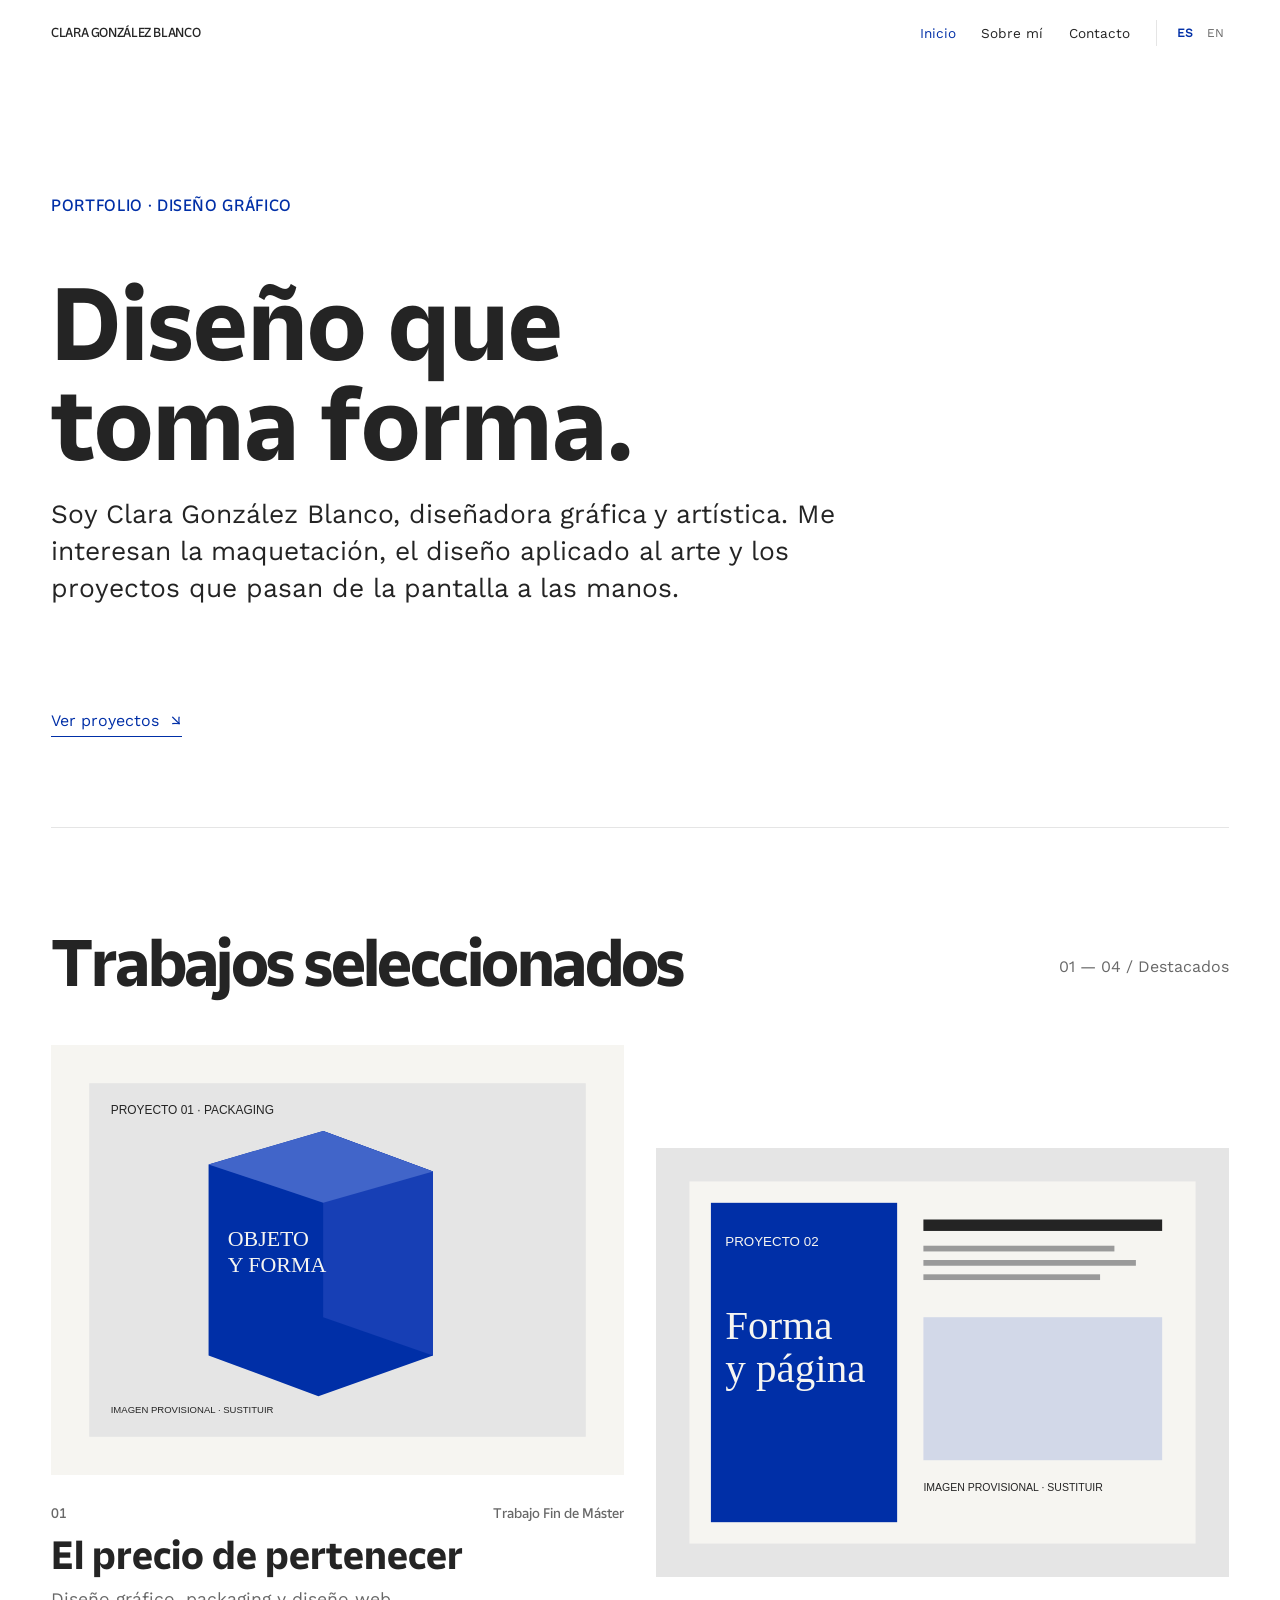
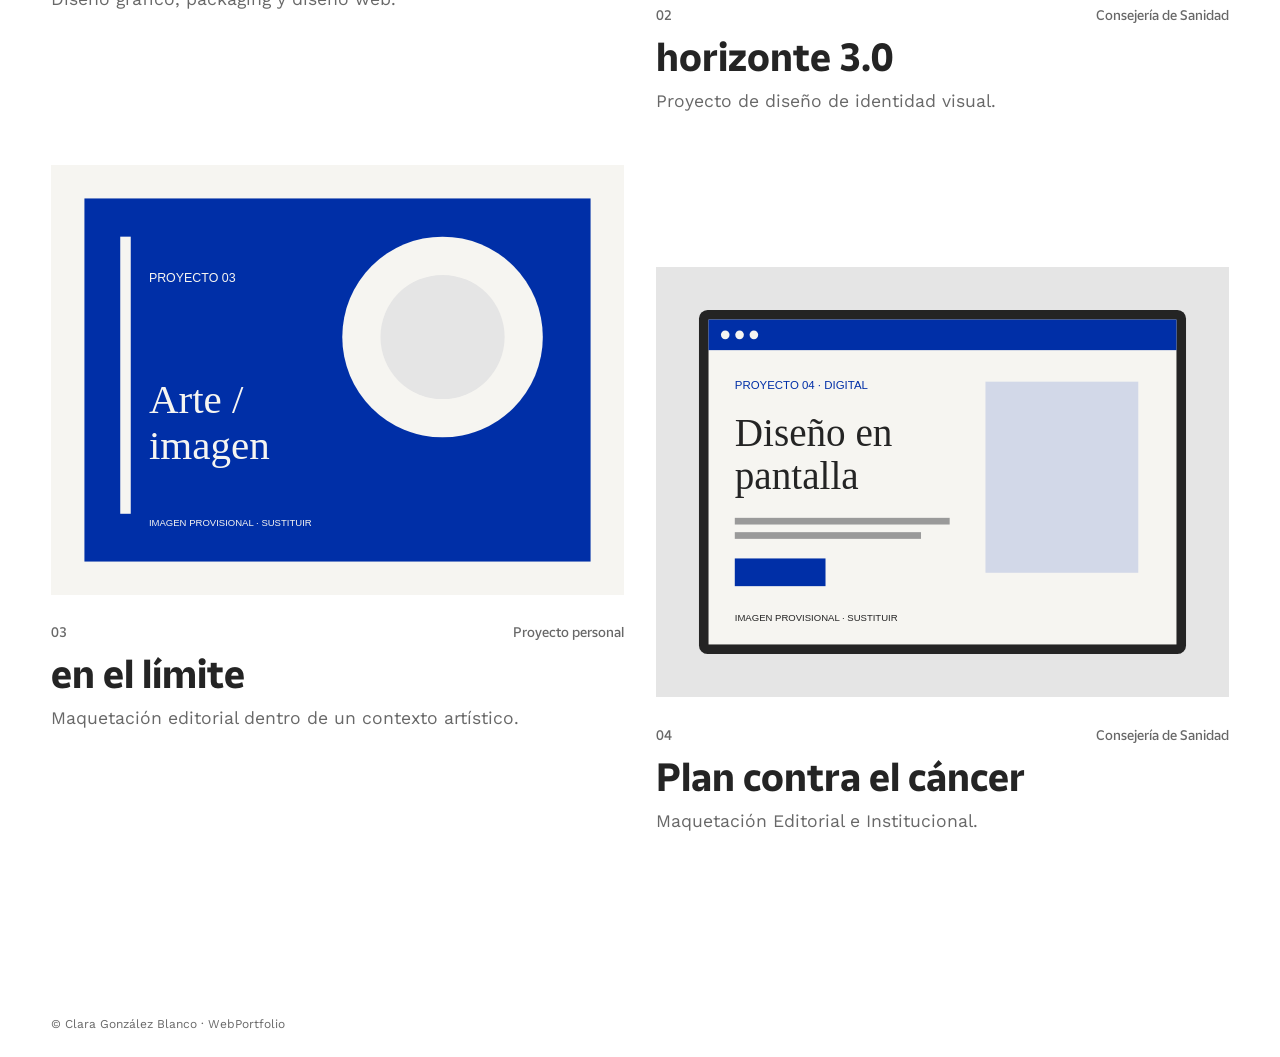
==== commit 57cf7e3a: "Change navigation label to Inicio" ====
--- a/index.html
+++ b/index.html
@@ -17,7 +17,7 @@
         <a class="brand" href="index.html">CLARA GONZÁLEZ BLANCO</a>
         <div class="nav-wrap">
           <nav class="site-nav" aria-label="Navegación principal">
-            <a href="index.html" aria-current="page"><span data-es>Proyectos</span><span data-en hidden>Work</span></a><a href="sobre-mi.html"><span data-es>Sobre mí</span><span data-en hidden>About</span></a><a href="contacto.html"><span data-es>Contacto</span><span data-en hidden>Contact</span></a>
+            <a href="index.html" aria-current="page"><span data-es>Inicio</span><span data-en hidden>Home</span></a><a href="sobre-mi.html"><span data-es>Sobre mí</span><span data-en hidden>About</span></a><a href="contacto.html"><span data-es>Contacto</span><span data-en hidden>Contact</span></a>
           </nav>
           <div class="language-switch" aria-label="Idioma">
             <button type="button" data-lang="es" aria-pressed="true">
--- a/css/style.css
+++ b/css/style.css
@@ -54,7 +54,6 @@
 }
 h1 {
   font-size: clamp(3rem, 7.8vw, 7.4rem);
-  letter-spacing: 0em;
 }
 h2 {
   font-size: clamp(2.2rem, 5vw, 5rem);
@@ -145,9 +144,10 @@
   max-width: 11ch;
   margin-bottom: 1.5rem;
 }
-.hero-copy {
-  max-width: 43rem;
-  font-size: clamp(1.05rem, 1.8vw, 1.5rem);
+.hero-copy,
+.lead {
+  max-width: 52rem;
+  font-size: clamp(1.1rem, 2.2vw, 1.65rem);
 }
 .hero-bottom {
   display: flex;
@@ -242,7 +242,7 @@
   font-size: .72rem;
 }
 .page-intro {
-  padding-block: clamp(4rem, 9vw, 9rem) clamp(3rem, 6vw, 6rem);
+  padding-block: clamp(4rem, 10vw, 10rem) clamp(3rem, 6vw, 6rem);
 }
 .page-intro h1 {
   max-width: 13ch;
@@ -278,44 +278,78 @@
   border-bottom: 1px solid var(--line);
 }
 .case-hero {
-  padding-block: clamp(3rem, 8vw, 8rem) 3rem;
+  padding-block: clamp(3rem, 7vw, 7rem) 5.5rem;
+}
+.case-hero .eyebrow {
+  margin-bottom: 1.5rem;
 }
 .case-hero h1 {
-  max-width: 14ch;
+  max-width: none;
+  width: 100%;
+  margin-bottom: 0;
+  text-align: left;
+  font-size: clamp(2.2rem, 3vw, 3.5rem);
 }
 .case-cover {
-  width: 100%;
-  max-height: 78vh;
-  object-fit: cover;
-  background: var(--line);
+  display: block;
+  width: 100%;
+  height: auto;
+  max-height: none;
+  object-fit: contain;
+  background: transparent;
 }
 .case-details {
   display: grid;
-  grid-template-columns: repeat(3, 1fr);
-  gap: 1.5rem;
-  padding-block: 2rem;
-  border-bottom: 1px solid var(--line);
+  grid-template-columns: repeat(1, minmax(0, 1fr));
+  align-items: start;
+  gap: clamp(1.5rem, 1vw, 4rem);
+  padding-block: 2rem 1rem;
 }
 .case-details dt {
   color: var(--muted);
-  font-size: .75rem;
-  margin-bottom: .35rem;
+  font-family: "CarteroRegular", monospace;
+  font-size: .8rem;
+  margin-bottom: .65rem;
 }
 .case-details dd {
   margin: 0;
+  line-height: 1.45;
+  overflow-wrap: anywhere;
 }
 .case-copy {
   max-width: 760px;
-  padding-block: var(--space);
+  padding-block: clamp(1.5rem, 2vw, 2rem);
+}
+.case-copy h2,
+.case-copy h3 {
+  margin-bottom: .8rem;
+  font-size: clamp(1.35rem, 2vw, 2rem);
+  letter-spacing: 0;
+}
+.case-gallery-stack {
+  display: grid;
+  gap: clamp(1.5rem, 3vw, 3rem);
+  width: 100%;
+}
+.case-gallery-large {
+  display: grid;
+  grid-template-columns: minmax(0, 1fr);
+  gap: clamp(1.5rem, 3vw, 3rem);
+  width: 100%;
 }
 .case-gallery {
   display: grid;
   grid-template-columns: repeat(2, minmax(0, 1fr));
-  gap: 1rem;
-}
-.case-gallery img {
-  width: 100%;
-  background: var(--line);
+  gap: clamp(1rem, 2vw, 2rem);
+  width: 100%;
+}
+.case-gallery-stack img {
+  display: block;
+  width: 100%;
+  height: auto;
+  max-height: none;
+  object-fit: contain;
+  background: transparent;
 }
 .cv-grid {
   display: grid;
@@ -408,6 +442,7 @@
   justify-content: space-between;
   gap: 1rem;
   padding: 1.5rem var(--gutter);
+  padding-top: 5rem;
   border-top: 0;
   color: var(--muted);
   font-size: .75rem;
--- a/css/responsive.css
+++ b/css/responsive.css
@@ -87,7 +87,11 @@
   }
   .case-details {
     grid-template-columns: 1fr;
-    gap: 1rem;
+    gap: 1.25rem;
+    padding-block: 1.5rem;
+  }
+  .case-details dt {
+    margin-bottom: .35rem;
   }
   .case-gallery {
     grid-template-columns: 1fr;
@@ -97,7 +101,16 @@
     gap: .45rem;
   }
   .page-intro {
-    padding-block: 4rem 3rem;
+    padding-block: 4.5rem 3rem;
+  }
+  .case-hero {
+    padding-block: 3rem 2rem;
+  }
+  .case-hero .eyebrow {
+    margin-bottom: 1rem;
+  }
+  .case-hero h1 {
+    font-size: clamp(2.1rem, 8vw, 3.2rem);
   }
   .page-intro h1 {
     font-size: clamp(3rem, 14vw, 5rem);
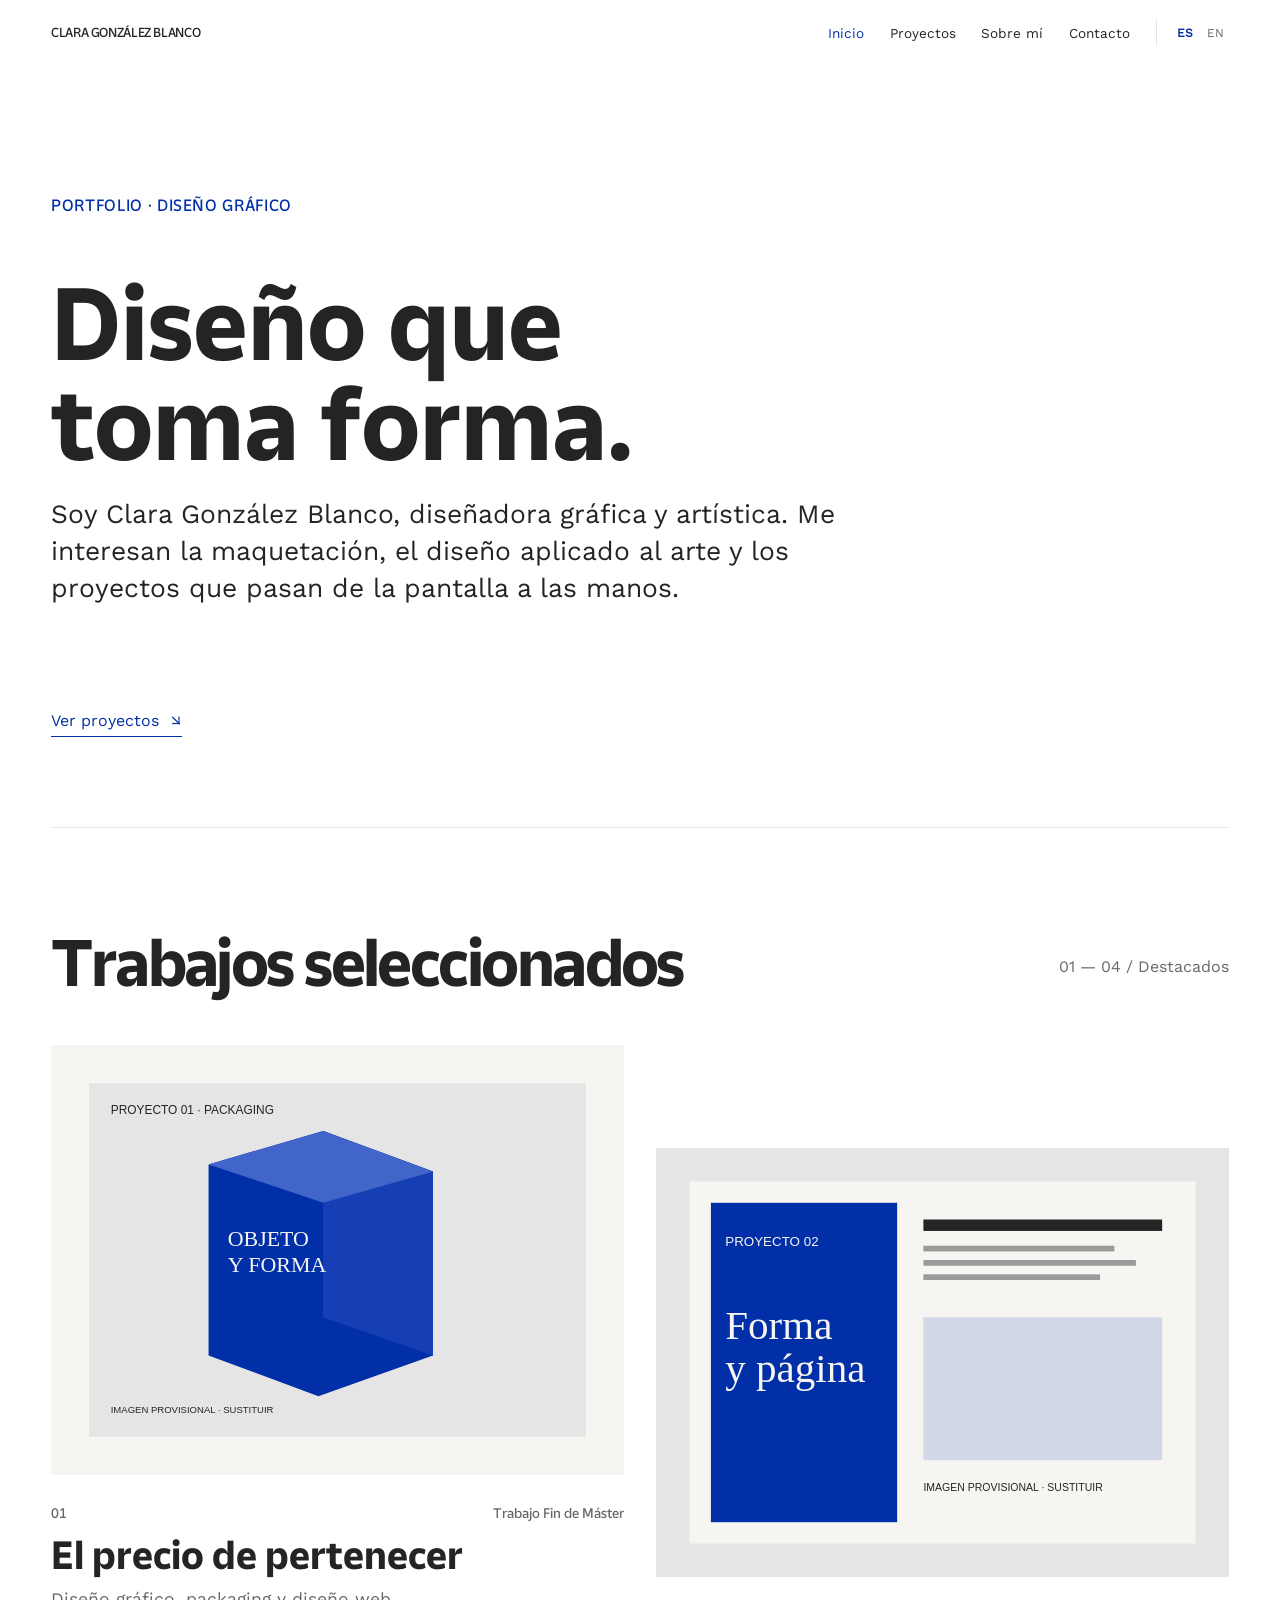
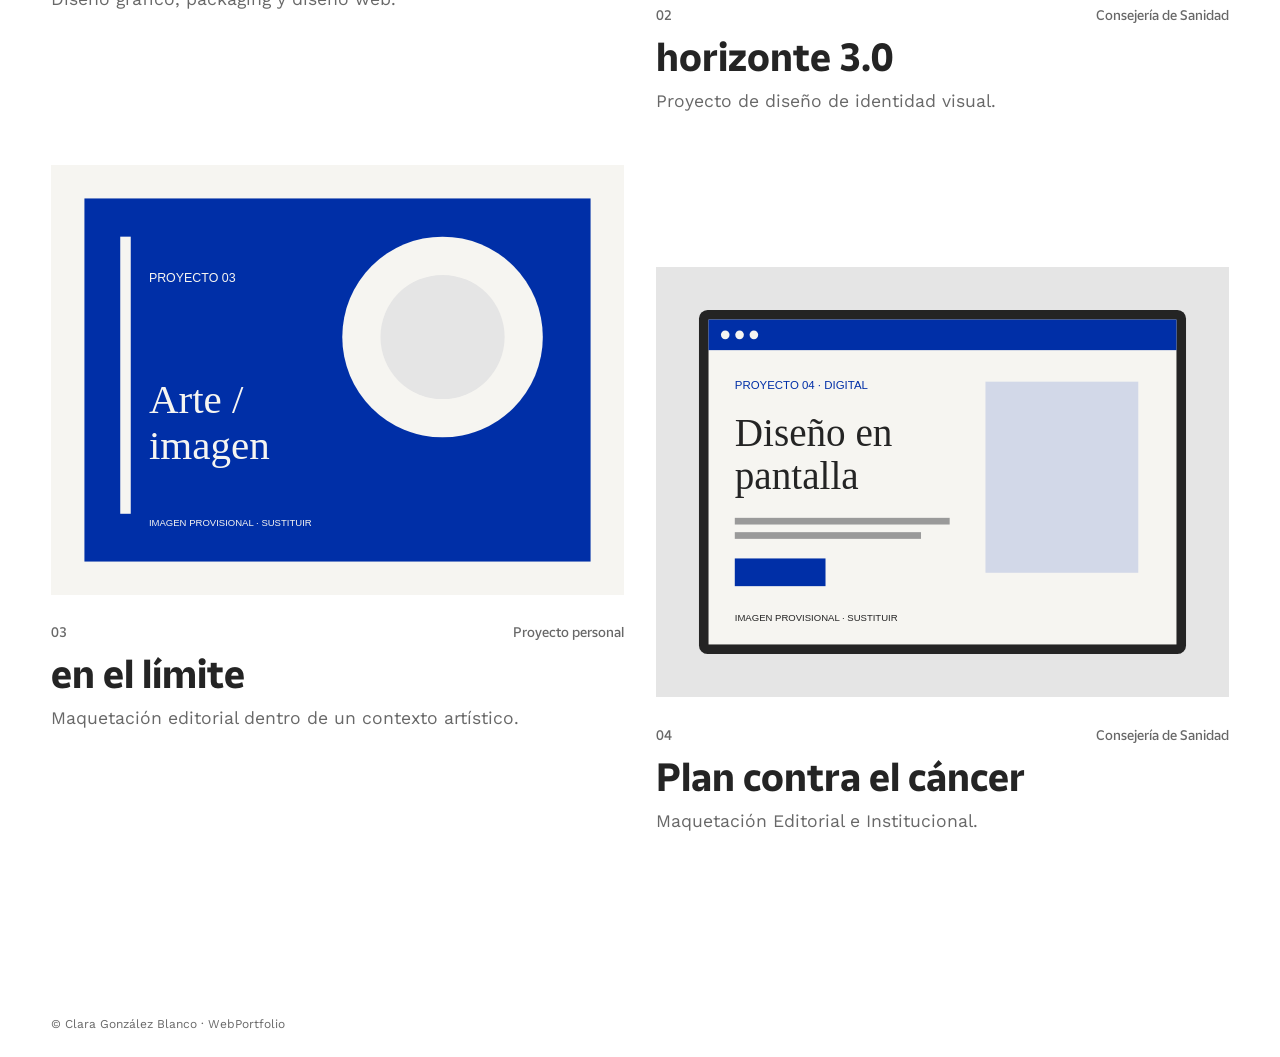
==== commit 9766b9f8: "Add projects navigation link" ====
--- a/index.html
+++ b/index.html
@@ -17,7 +17,7 @@
         <a class="brand" href="index.html">CLARA GONZÁLEZ BLANCO</a>
         <div class="nav-wrap">
           <nav class="site-nav" aria-label="Navegación principal">
-            <a href="index.html" aria-current="page"><span data-es>Inicio</span><span data-en hidden>Home</span></a><a href="sobre-mi.html"><span data-es>Sobre mí</span><span data-en hidden>About</span></a><a href="contacto.html"><span data-es>Contacto</span><span data-en hidden>Contact</span></a>
+            <a href="index.html" aria-current="page"><span data-es>Inicio</span><span data-en hidden>Home</span></a><a href="index.html#proyectos"><span data-es>Proyectos</span><span data-en hidden>Projects</span></a><a href="sobre-mi.html"><span data-es>Sobre mí</span><span data-en hidden>About</span></a><a href="contacto.html"><span data-es>Contacto</span><span data-en hidden>Contact</span></a>
           </nav>
           <div class="language-switch" aria-label="Idioma">
             <button type="button" data-lang="es" aria-pressed="true">
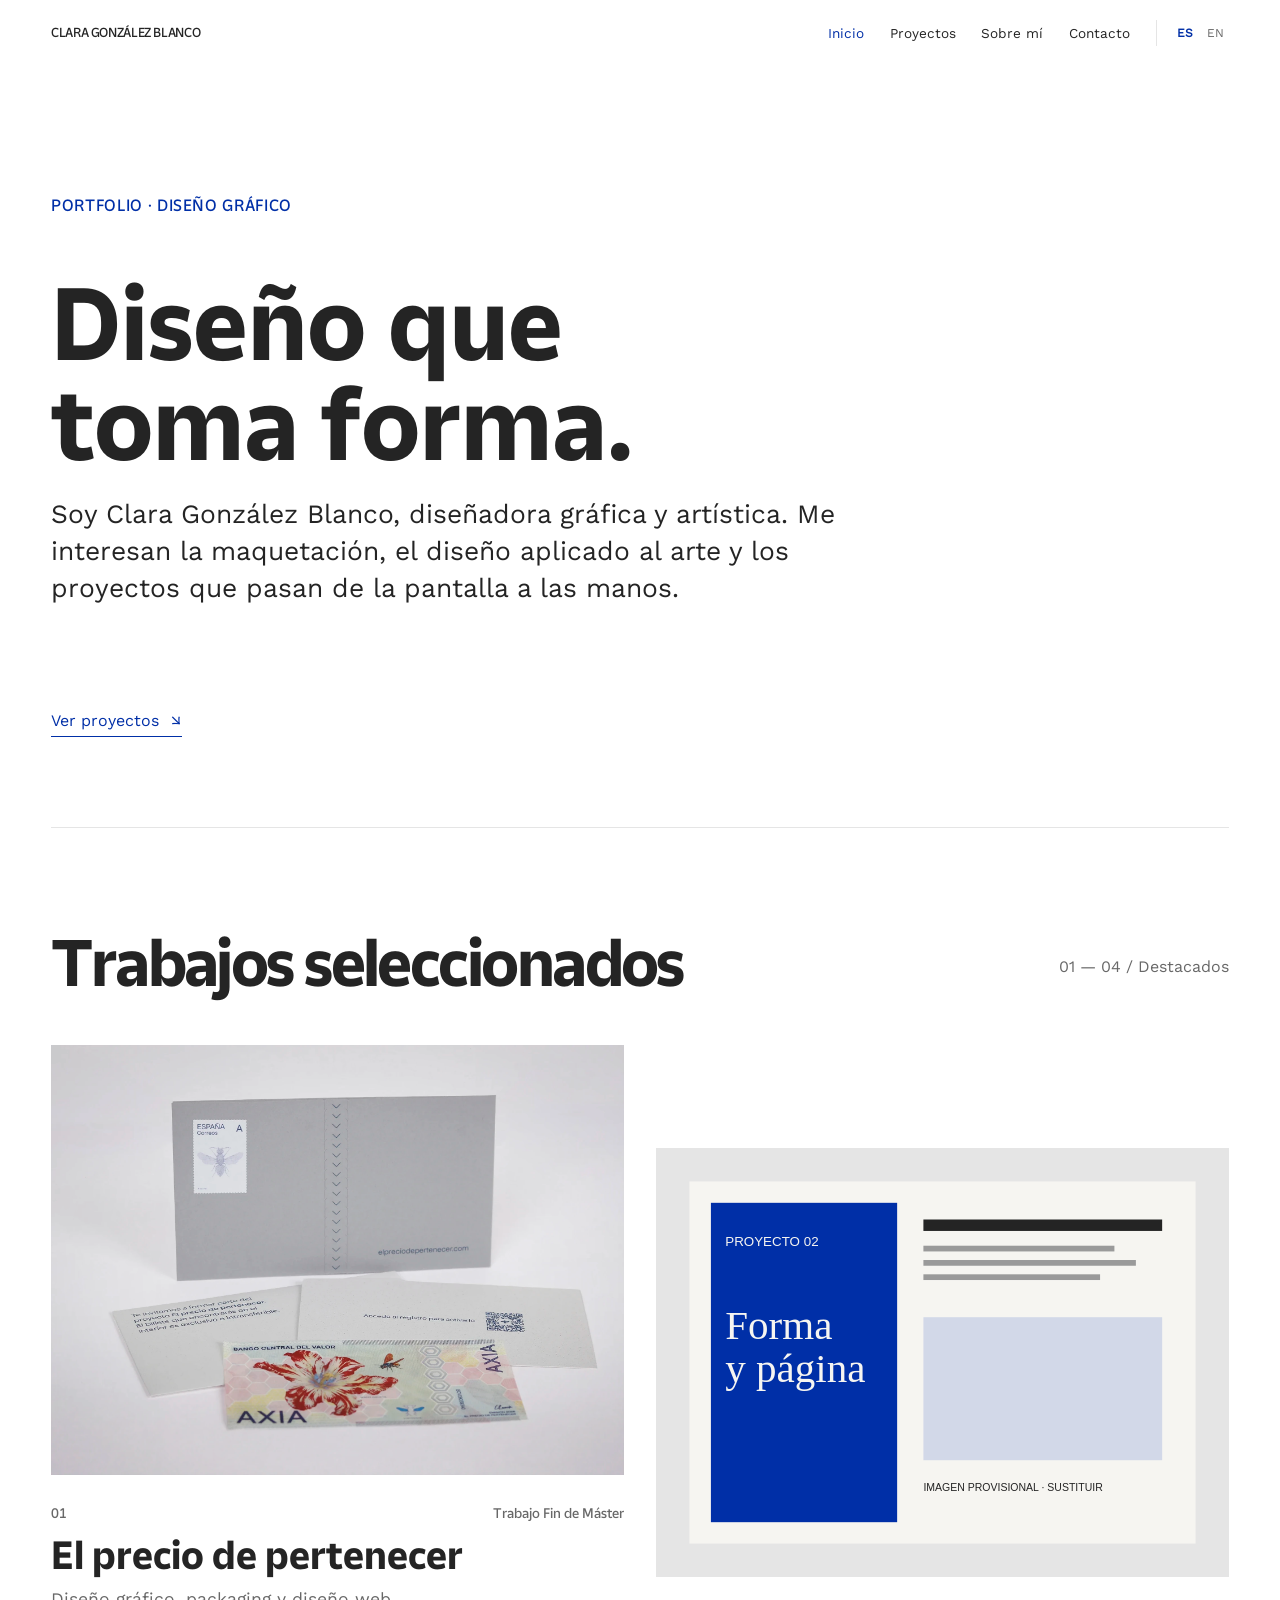
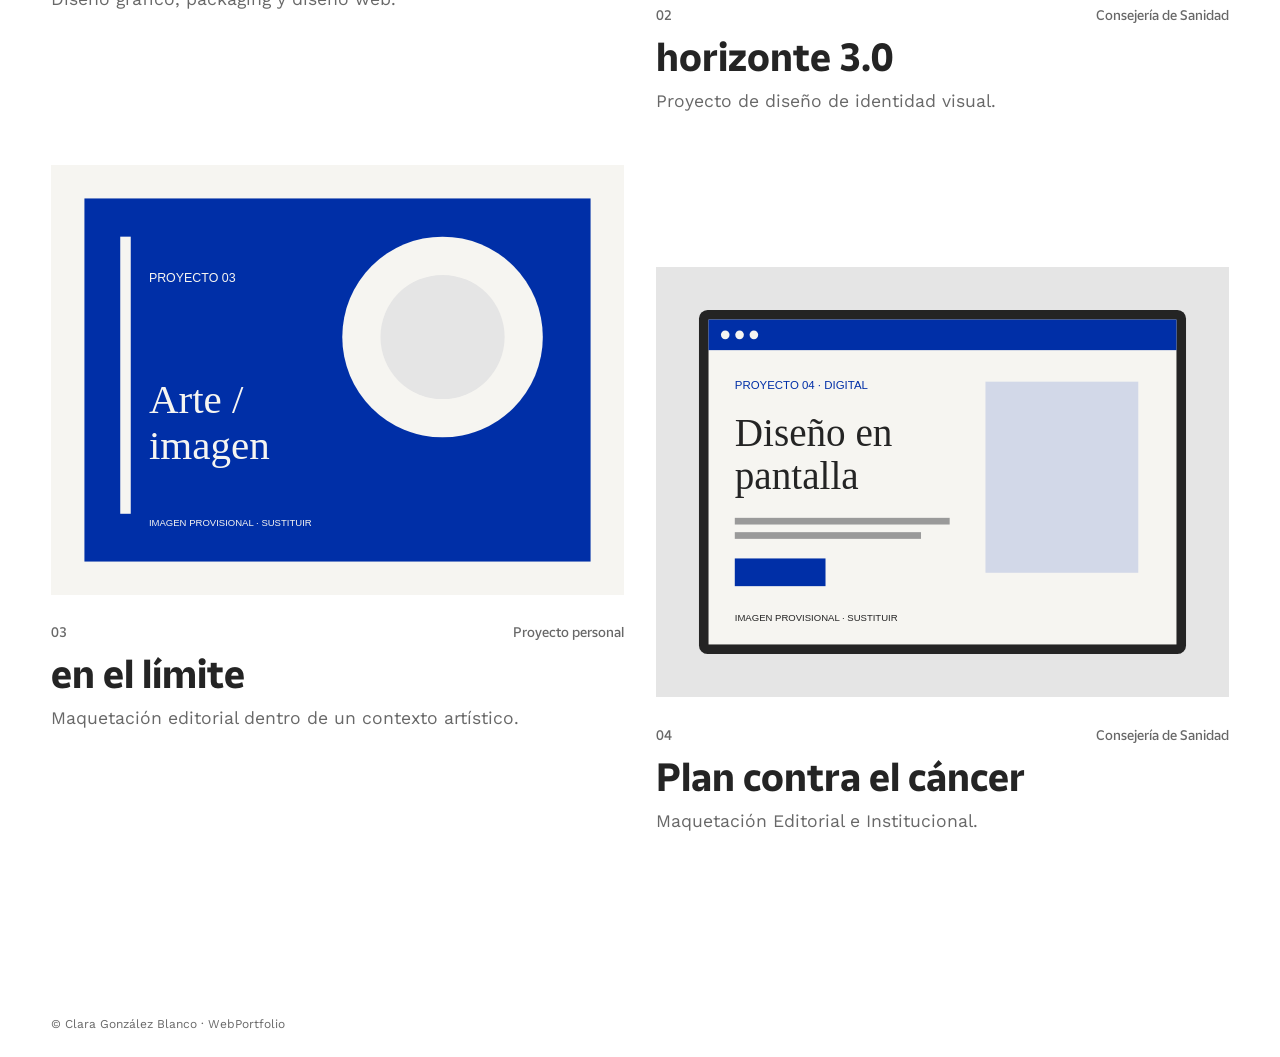
==== commit e032f1c4: "Replace packaging placeholder with epdp1.webp" ====
--- a/index.html
+++ b/index.html
@@ -17,7 +17,7 @@
         <a class="brand" href="index.html">CLARA GONZÁLEZ BLANCO</a>
         <div class="nav-wrap">
           <nav class="site-nav" aria-label="Navegación principal">
-            <a href="index.html" aria-current="page"><span data-es>Inicio</span><span data-en hidden>Home</span></a><a href="index.html#proyectos"><span data-es>Proyectos</span><span data-en hidden>Projects</span></a><a href="sobre-mi.html"><span data-es>Sobre mí</span><span data-en hidden>About</span></a><a href="contacto.html"><span data-es>Contacto</span><span data-en hidden>Contact</span></a>
+            <a href="index.html" aria-current="page"><span data-es>Inicio</span><span data-en hidden>Home</span></a><a href="proyectos.html"><span data-es>Proyectos</span><span data-en hidden>Projects</span></a><a href="sobre-mi.html"><span data-es>Sobre mí</span><span data-en hidden>About</span></a><a href="contacto.html"><span data-es>Contacto</span><span data-en hidden>Contact</span></a>
           </nav>
           <div class="language-switch" aria-label="Idioma">
             <button type="button" data-lang="es" aria-pressed="true">
@@ -58,7 +58,7 @@
           <article class="project-card">
             <a href="proyectos/el-precio-de-pertenecer.html">
               <div class="project-image">
-                <img src="img/placeholder-packaging.svg" alt="">
+                <img src="img/epdp1.webp" alt="">
               </div>
               <div class="project-meta">
                 <span>01</span><span>Trabajo Fin de Máster</span>
